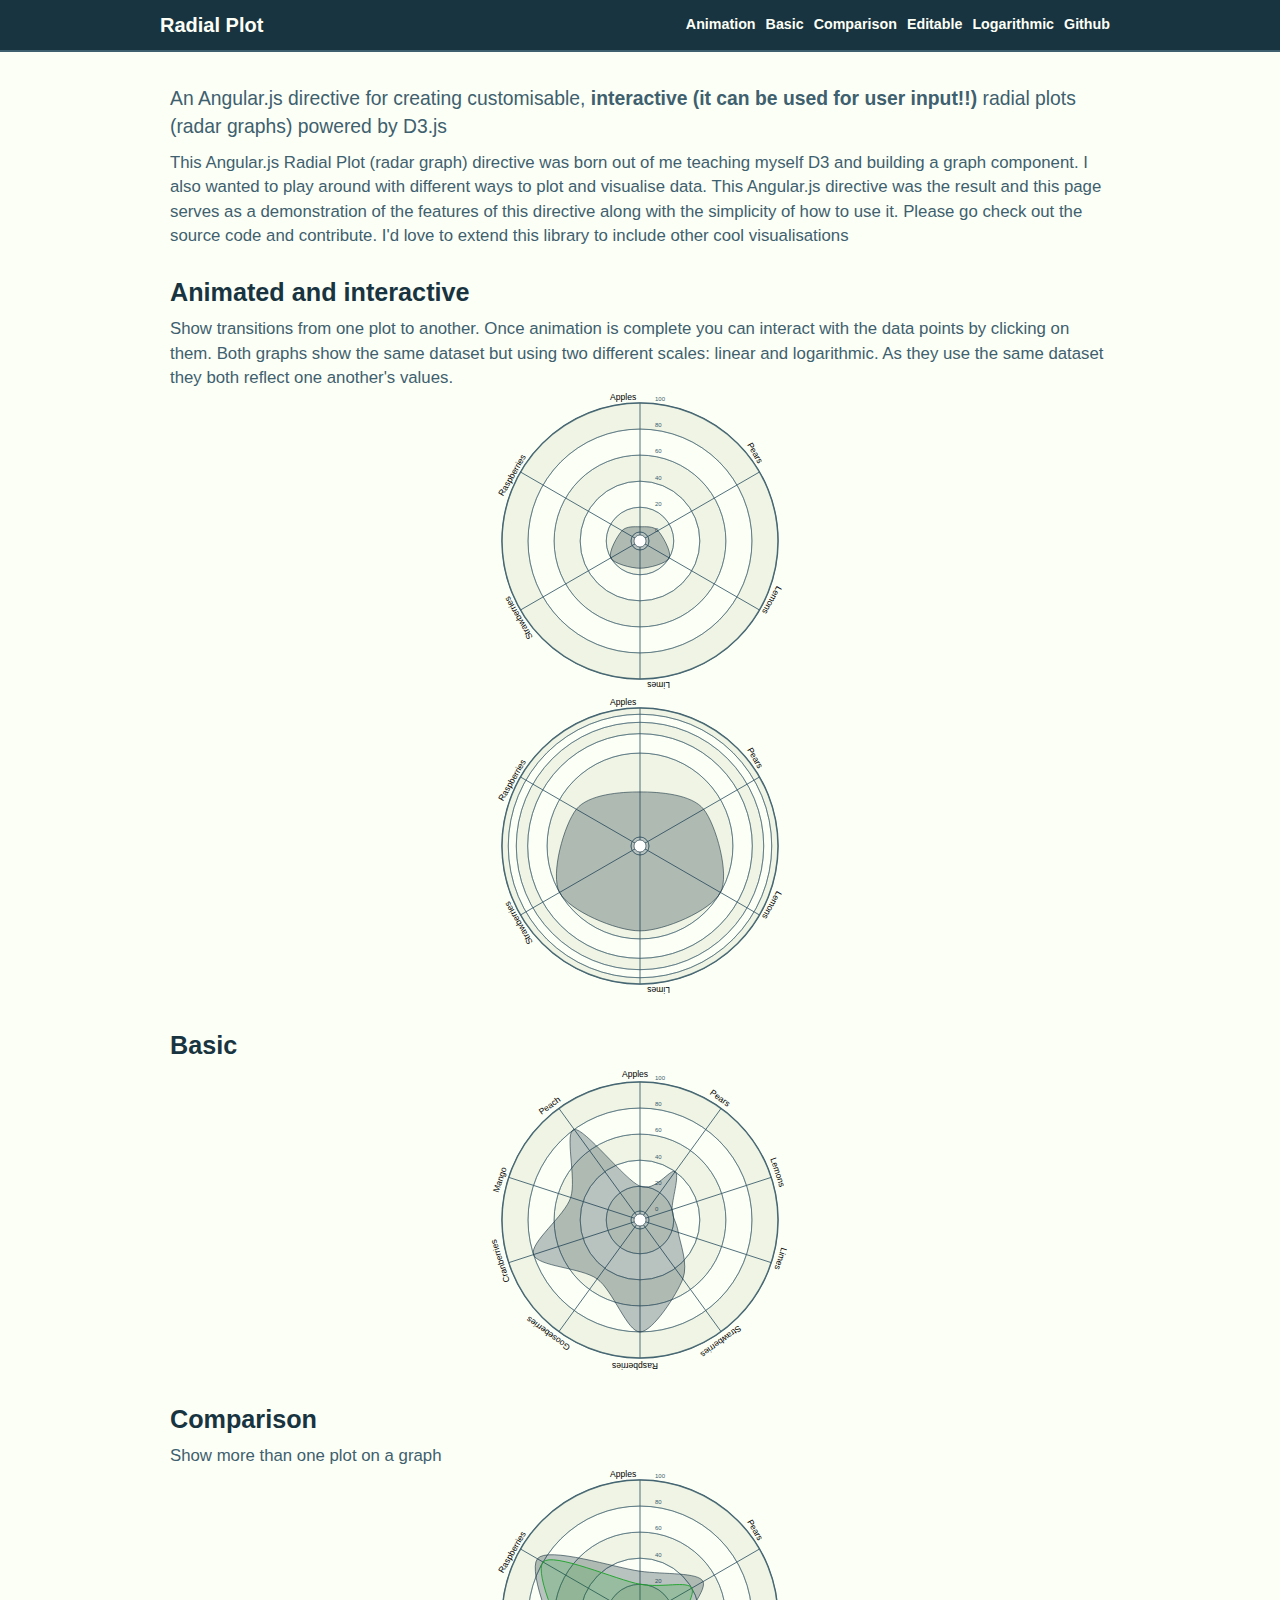
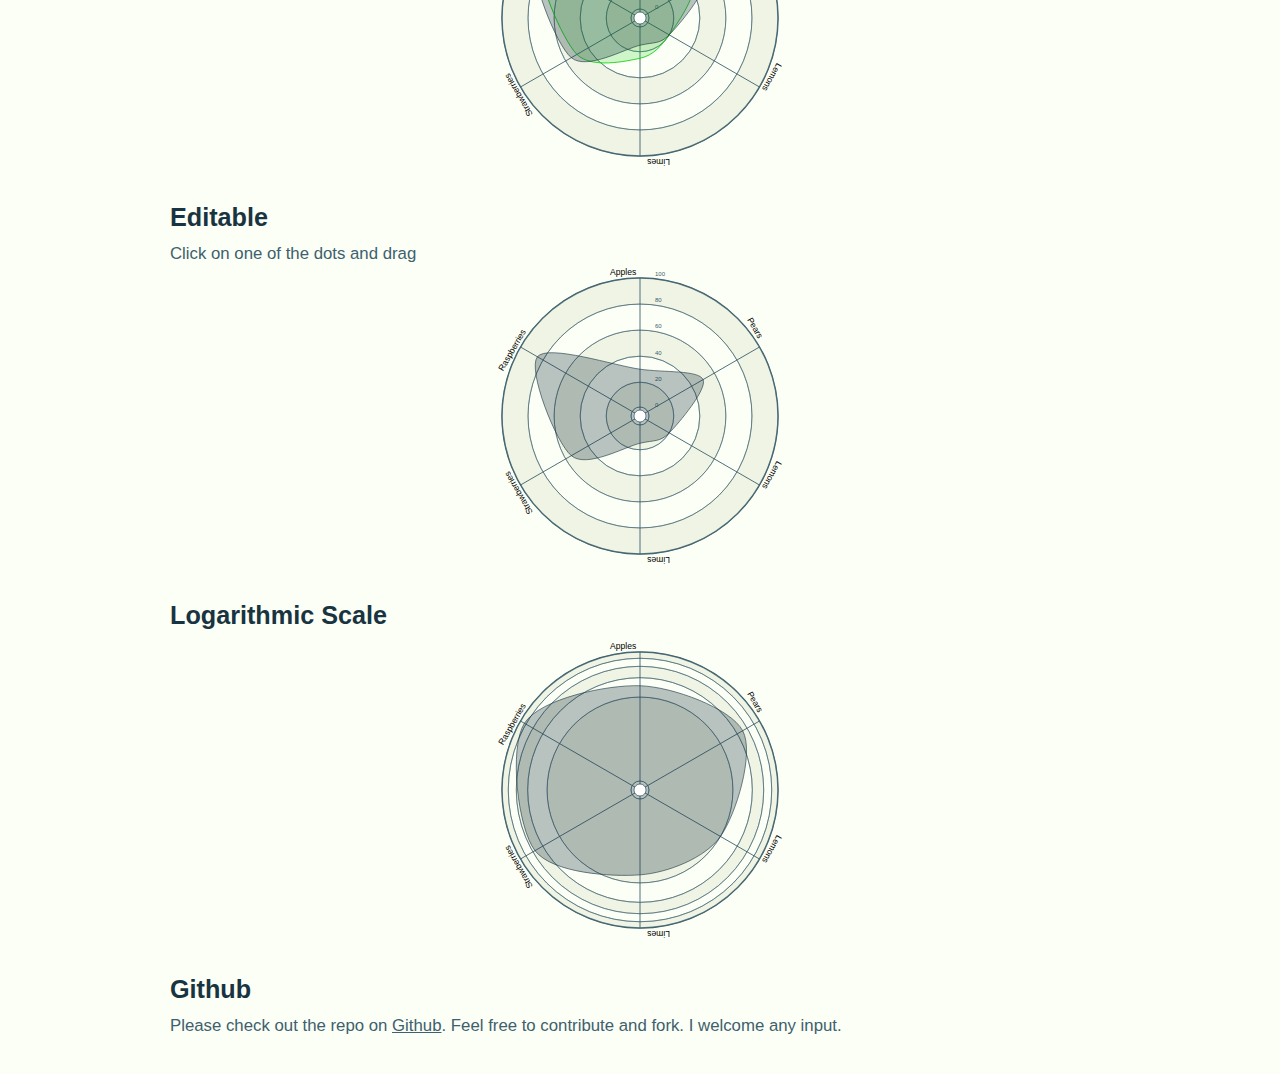
==== index.html @ 1a8e0d2f "Update index.html" ====
<!DOCTYPE html>
<html lang="en" ng-app="radialPlotExampleApp" id="top">
<head>
        <meta charset="utf-8">
        <meta http-equiv="X-UA-Compatible" content="IE=edge,chrome=1">
        <meta name="viewport" content="width=device-width; initial-scale=1; maximum-scale=1">
        <title>Angular Directive - Radial Plot</title>
        <meta name="description" content="An Angular.js directive for creating customisable, interactive radial plots/radar graphs powered by D3.js">
        <base href=".."></base>
        <link rel="stylesheet" href="css/app.css" type="text/css">
        <link rel="stylesheet" href="css/radialplot.css" type="text/css">
        <!--[if IE]> <script src="http://html5shiv.googlecode.com/svn/trunk/html5.js"></script><![endif]-->
</head>
<body ng-controller="radialPlotCtrl">
        <header>
                <div class="container">
                        <a href="#" id="logo">Radial Plot</a>
                        <nav>
                                <a href="#" id="menu-icon">M</a>
                                <ul>
                                        
                                        <li><a href="#animation">Animation</a></li>
                                        <li><a href="#basic">Basic</a></li>
                                        <li><a href="#comparison">Comparison</a></li>
                                        <li><a href="#editable">Editable</a></li>
                                        <li><a href="#logarithmic">Logarithmic</a></li>
                                        <li class="alt"><a href="https://github.com/GordyD/angular-radial-plot">Github</a></li>
                                </ul>
                        </nav>
                </div>
        </header>
        <section class="intro">
        	<p class="lead">An Angular.js directive for creating customisable, <b>interactive (it can be used for user input!!)</b> radial plots (radar graphs) powered by D3.js</p>
                <p>This Angular.js Radial Plot (radar graph) directive was born out of me teaching myself D3 and building a graph component. I also wanted to play around with different ways to plot and visualise data. This Angular.js directive was the result and this page serves as a demonstration of the features of this directive along with the simplicity of how to use it. Please go check out the source code and contribute. I'd love to extend this library to include other cool visualisations</p>
        </section>
        <section class="plot">
                <h2 id="animation">Animated and interactive</h2>
                <p>Show transitions from one plot to another. Once animation is complete you can interact with the data points by clicking on them. Both graphs show
                the same dataset but using two different scales: linear and logarithmic. As they use the same dataset they both reflect one another's values.
                </p>
                <radial-plot dsn="dataset_a" point-radius="1.2" editable="true" labelled="true" free="true" animate="true" play="others"></radial-plot>
                <radial-plot dsn="dataset_a" point-radius="1.2" scale="log" editable="true" labelled="true" free="true" animate="true" play="others"></radial-plot>
        </section>
        <section class="plot">
                <h2 id="basic">Basic</h2>
                <radial-plot dsn="dataset_c" point-radius="1.2" labelled="true" free="true"></radial-plot>
        </section>
        <section class="plot">
                <h2 id="comparison">Comparison</h2>
                <p>Show more than one plot on a graph</p>
                <radial-plot dsn="dataset_a" point-radius="1.2" labelled="true" free="true" compare="dataset_b"></radial-plot>
        </section>
        <section class="plot">
                <h2 id="editable">Editable</h2>
                <p>Click on one of the dots and drag</p>
                <radial-plot dsn="dataset_a" point-radius="1.2" editable="true" labelled="true" free="true"></radial-plot>
        </section>
        <section class="plot">
                <h2 id="logarithmic">Logarithmic Scale</h2>
                <radial-plot dsn="dataset_a" point-radius="1.2" scale="log" editable="true" labelled="true" free="true"></radial-plot>
        </section>
        <section class="plot footer">
                <h2>Github</h2>
                <p>Please check out the repo on <a href="https://github.com/GordyD/angular-radial-plot">Github<a/>. Feel free to contribute and fork. I welcome any input.
        </section>
        <script>
  	(function(i,s,o,g,r,a,m){i['GoogleAnalyticsObject']=r;i[r]=i[r]||function(){
  	(i[r].q=i[r].q||[]).push(arguments)},i[r].l=1*new Date();a=s.createElement(o),
  	m=s.getElementsByTagName(o)[0];a.async=1;a.src=g;m.parentNode.insertBefore(a,m)
  	})(window,document,'script','//www.google-analytics.com/analytics.js','ga');

	ga('create', 'UA-50383385-1', 'gordyd.github.io');
  	ga('send', 'pageview');
	</script>
        <script type="text/javascript" src="js/angular.min.js"></script>
        <script type="text/javascript" src="js/d3.min.js"></script>      
        <script type="text/javascript" src="js/radialplot.js"></script>        
        <script>
                var app = angular.module('radialPlotExampleApp', ['ui.radialplot']);
                app.controller('radialPlotCtrl', function($scope) {
                        $scope.dataset_a =  [ 
                                { id: 0 , name: "Apples" , value: 30 },
                                { id: 1 , name: "Pears" , value: 50 },
                                { id: 2 , name: "Lemons" , value: 20 },
                                { id: 3 , name: "Limes" , value: 15 },
                                { id: 4 , name: "Strawberries" , value: 55 },
                                { id: 5 , name: "Raspberries" , value: 85 }
                        ];

                        $scope.dataset_b =  [ 
                                { id: 0 , name: "Apples" , value: 20 },
                                { id: 1 , name: "Pears" , value: 40 },
                                { id: 2 , name: "Lemons" , value: 20 },
                                { id: 3 , name: "Limes" , value: 25 },
                                { id: 4 , name: "Strawberries" , value: 50 },
                                { id: 5 , name: "Raspberries" , value: 80 }
                        ];

                        $scope.dataset_c =  [ 
                                { id: 0 , name: "Apples" , value: 20 },
                                { id: 1 , name: "Pears" , value: 40 },
                                { id: 2 , name: "Lemons" , value: 20 },
                                { id: 3 , name: "Limes" , value: 25 },
                                { id: 4 , name: "Strawberries" , value: 50 },
                                { id: 5 , name: "Raspberries" , value: 80 },
                                { id: 6 , name: "Gooseberries" , value: 50 },
                                { id: 7 , name: "Cranberries" , value: 80 },
                                { id: 8 , name: "Mango" , value: 50 },
                                { id: 9 , name: "Peach" , value: 80 },
                        ];

                        $scope.others =  [
                                [ 
                                        { id: 0 , name: "Apples" , value: 5 },
                                        { id: 1 , name: "Pears" , value: 10 },
                                        { id: 2 , name: "Lemons" , value: 20 },
                                        { id: 3 , name: "Limes" , value: 15 },
                                        { id: 4 , name: "Strawberries" , value: 20 },
                                        { id: 5 , name: "Raspberries" , value: 10 }
                                ],
                                [ 
                                        { id: 0 , name: "Apples" , value: 10 },
                                        { id: 1 , name: "Pears" , value: 70 },
                                        { id: 2 , name: "Lemons" , value: 10 },
                                        { id: 3 , name: "Limes" , value: 35 },
                                        { id: 4 , name: "Strawberries" , value: 50 },
                                        { id: 5 , name: "Raspberries" , value: 60 }
                                ],
                                [ 
                                        { id: 0 , name: "Apples" , value: 20 },
                                        { id: 1 , name: "Pears" , value: 40 },
                                        { id: 2 , name: "Lemons" , value: 70 },
                                        { id: 3 , name: "Limes" , value: 25 },
                                        { id: 4 , name: "Strawberries" , value: 50 },
                                        { id: 5 , name: "Raspberries" , value: 80 }
                                ],
                                [ 
                                        { id: 0 , name: "Apples" , value: 25 },
                                        { id: 1 , name: "Pears" , value: 30 },
                                        { id: 2 , name: "Lemons" , value: 20 },
                                        { id: 3 , name: "Limes" , value: 65 },
                                        { id: 4 , name: "Strawberries" , value: 25 },
                                        { id: 5 , name: "Raspberries" , value: 80 }
                                ],
                        ];
                });
        </script>
</body>
</html>
---- css/app.css ----
/*RESET*/
html, body, div, span, applet, object, iframe, h1, h2, h3, h4, h5, h6, p, blockquote, pre, a, abbr, acronym, address, big, cite, code, del, dfn, em, font, img, ins, kbd, q, s, samp, small, strike, strong, sub, sup, tt, var, b, u, i, center, dl, dt, dd, ol, ul, li, fieldset, form, label, legend, table, caption, tbody, tfoot, thead, tr, th, td {margin:0; padding:0; border:0; outline:0; font-size:100%; vertical-align:baseline; background:transparent;} body {line-height: 1;}ol, ul{list-style:none;} blockquote, q{quotes:none;} blockquote:before, blockquote:after, q:before, q:after{content:'';content:none;} :focus{outline:0;} ins{text-decoration:none;} del{text-decoration:line-through;} table{border-collapse:collapse; border-spacing:0;}

/*MAIN*/
body { 
  font-size: 1.05em;
  line-height: 1.25em;
  font-family: Helvetica Neue, Helvetica, Arial;
  background: #FCFFF5;
  color: #3E606F;
  padding-top: 50px;
}

header a {
  color: #FCFFF5;
  text-decoration: none;
  font-weight: bold;
}

header a.alt {
  color: #D1DBBD;
}

a, a:hover {
  color: #3E606F;
}

img {
  width: 100%;
}

header {
  background: #193441;
  width: 100%;
  height: 50px;
  position: fixed;
  top: 0;
  left: 0;
  border-bottom: 2px solid #3E606F;
  z-index: 100;
}

header .container {
  max-width: 980px;
  position: relative;
  margin: 0px auto;
}

#logo{
  margin: 15px;
  margin-left: 10px;
  float: left;
  width: 120px;
  height: 20px;
  display: block;
  font-size: 20px;
}

nav {
  float: right;
  padding: 10px; 
  padding-top:14px;
}

#menu-icon {
  display: none;
  width: 22px;
  height: 22px;
  text-align: center;
  background-color: #FCFFF5;
  font-weight: bold;
  text-align: center;
  font-size: 22px;
  color: #193441;
}

a:hover#menu-icon {
  background-color: #D1DBBD;
}

ul {
  list-style: none;
}

li {
  display: inline-block;
  float: left;
  padding-right: 10px;
  font-size: 0.85em;
}

.current {
  color: #91AA9D;
}

section {
  margin: 10px auto 0px;
  max-width: 940px;
  position: relative;
  padding: 10px 20px 10px 20px;
}

.intro {
  margin-top: 25px;
}

.footer {
  margin-bottom: 25px;
}

h1 {
  font-size: 2em;
  color: #193441;
  line-height: 1.15em;
  margin: 10px 0 ;
}

h2 {
  font-size: 1.5em;
  color: #193441;
  line-height: 1.15em;
  margin: 0 0 10px 0;
}

p {
  line-height: 1.45em;
}

p.lead {
  font-size: 1.15em;
  margin-bottom: 10px;
}

/*MEDIA QUERY*/
@media only screen and (max-width : 640px) {

  header {
    position: absolute;
  }

  #menu-icon {
    display:inline-block;
  }

  nav ul, nav:active ul { 
    display: none;
    position: absolute;
    padding: 10px;
    background: #FCFFF5;
    border: 2px solid #193441;
    right: 10px;
    top: 40px;
    width: 200px;
  }

  nav ul li a {
    color: #193441;
  }

  nav li {
    text-align: left;
    width: 100%;
    padding: 10px 0;
    margin: 0;
  }

  nav:hover ul {
    display: block;
  }
}
---- css/radialplot.css ----
/** Radial Plot Styling */
.centre {
    fill: white;
    stroke: #193441;
    stroke-width: 0.2;
}

.area {
  fill: #193441;
  fill-opacity: 0.3;
  stroke: #193441;
  stroke-width: 0.2;
}

.compare-area {
  fill: #19D119;
  fill-opacity: 0.2;
  stroke: #19D119;
  stroke-width: 0.3;
}

.area-invalid {
  fill: #FF0000;
  fill-opacity: 0.3;
  stroke: #FF0000;
  stroke-width: 0.2;
}

.invalid {
  color: #FF0000;
}

.point {
  fill: #193441;
}

.point-invalid {
  fill: #FF0000;
}

.axis {
  stroke: #3E606F;
  stroke-width: 0.3;
}

.increment-label {
    font-family: "Verdana", sans-serif;
    font-size: 2px;
    fill: #3E606F;
}

.increment-a,.increment-a-outer {
    fill: #FCFFF5;
    fill-opacity: 0.3;
    stroke: #3E606F;
    stroke-width: 0.2;
}

.increment-b, .increment-b-outer {
    fill: #D1DBBD;
    fill-opacity: 0.3;
    stroke: #3E606F;
    stroke-width: 0.2;
}

.increment-a-outer, .increment-b-outer {
    stroke-width: 0.5;
    stroke: #3E606F;
    fill: none;
}

.label {
    font-family: "Verdana", sans-serif;
    font-size: 0.17em;
    fill: black;
}

.tooltip-text {
    font-family: "Verdana", sans-serif;
    font-size: 0.21em;
    font-weight: bold;
    fill: black;
}

.tooltip-box {
    fill: #3E606F;
    fill-opacity: 0.6;
    stroke: #3E606F;
    stroke-width: 0.2;
}

.plot svg {
  width: 100%;
}

.plot svg {
  height: 300px;
}
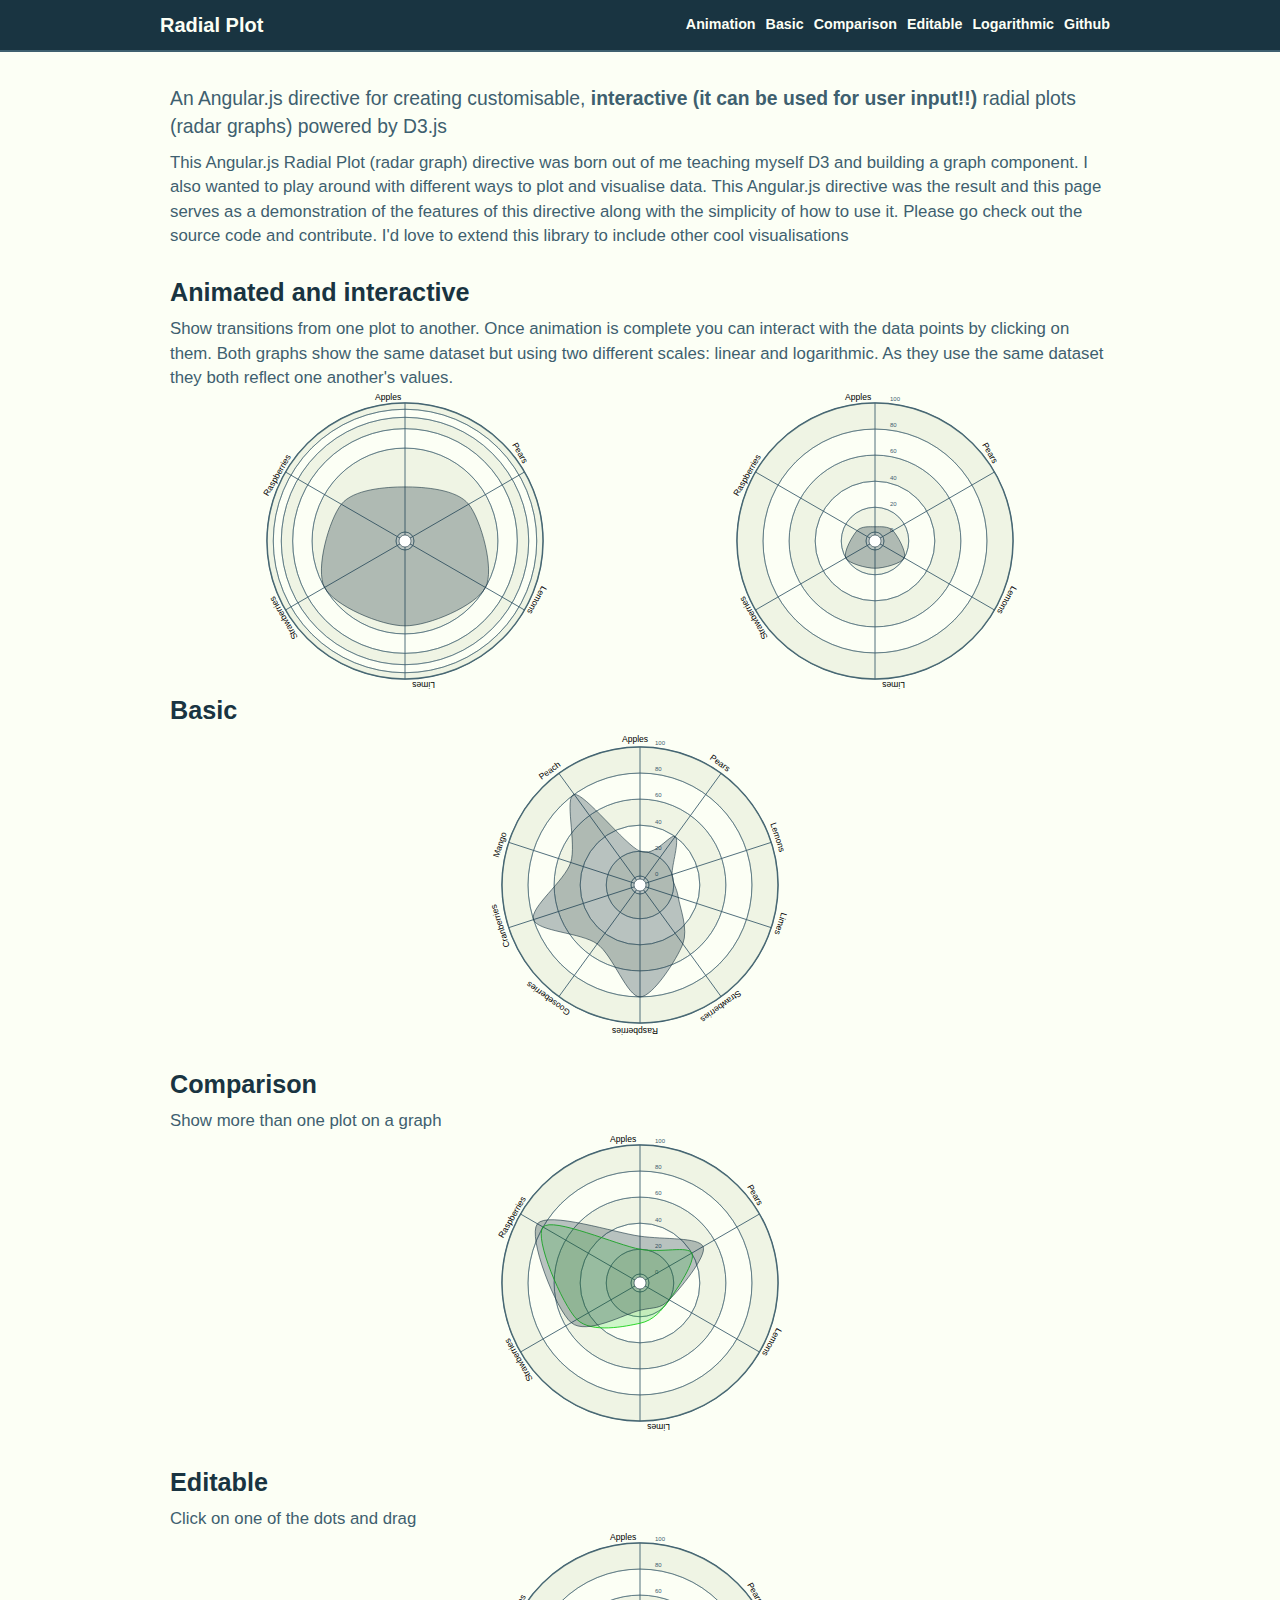
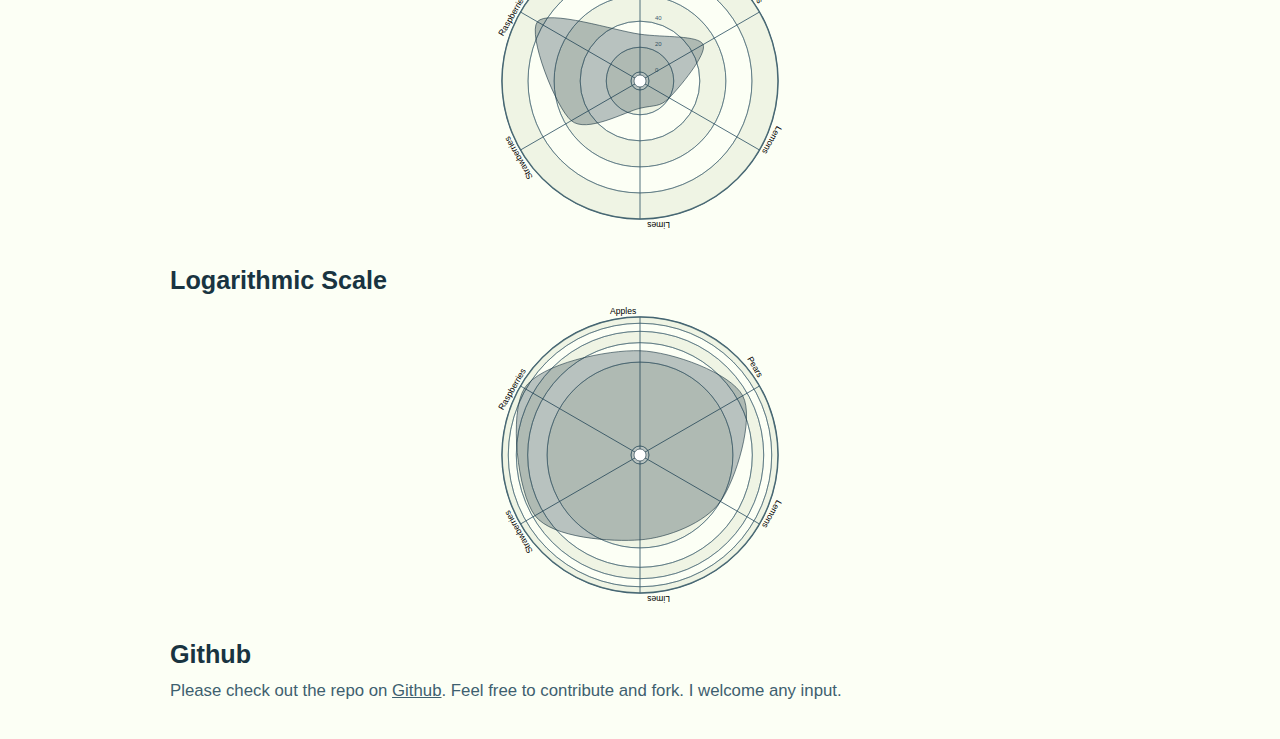
==== commit e37078ea: "Update index.html" ====
--- a/index.html
+++ b/index.html
@@ -38,8 +38,12 @@
                 <p>Show transitions from one plot to another. Once animation is complete you can interact with the data points by clicking on them. Both graphs show
                 the same dataset but using two different scales: linear and logarithmic. As they use the same dataset they both reflect one another's values.
                 </p>
-                <radial-plot dsn="dataset_a" point-radius="1.2" editable="true" labelled="true" free="true" animate="true" play="others"></radial-plot>
-                <radial-plot dsn="dataset_a" point-radius="1.2" scale="log" editable="true" labelled="true" free="true" animate="true" play="others"></radial-plot>
+                <div class="half-plot">
+                        <radial-plot dsn="dataset_a" point-radius="1.2" scale="log" editable="true" labelled="true" free="true" animate="true" play="others"></radial-plot>
+                </div>
+                <div class="half-plot">
+                        <radial-plot dsn="dataset_a" point-radius="1.2" editable="true" labelled="true" free="true" animate="true" play="others"></radial-plot>
+                </div>
         </section>
         <section class="plot">
                 <h2 id="basic">Basic</h2>
--- a/css/radialplot.css
+++ b/css/radialplot.css
@@ -93,6 +93,11 @@
   width: 100%;
 }
 
+.half-plot {
+  width: 50%;
+  float: left;
+}
+
 .plot svg {
   height: 300px;
-}+}
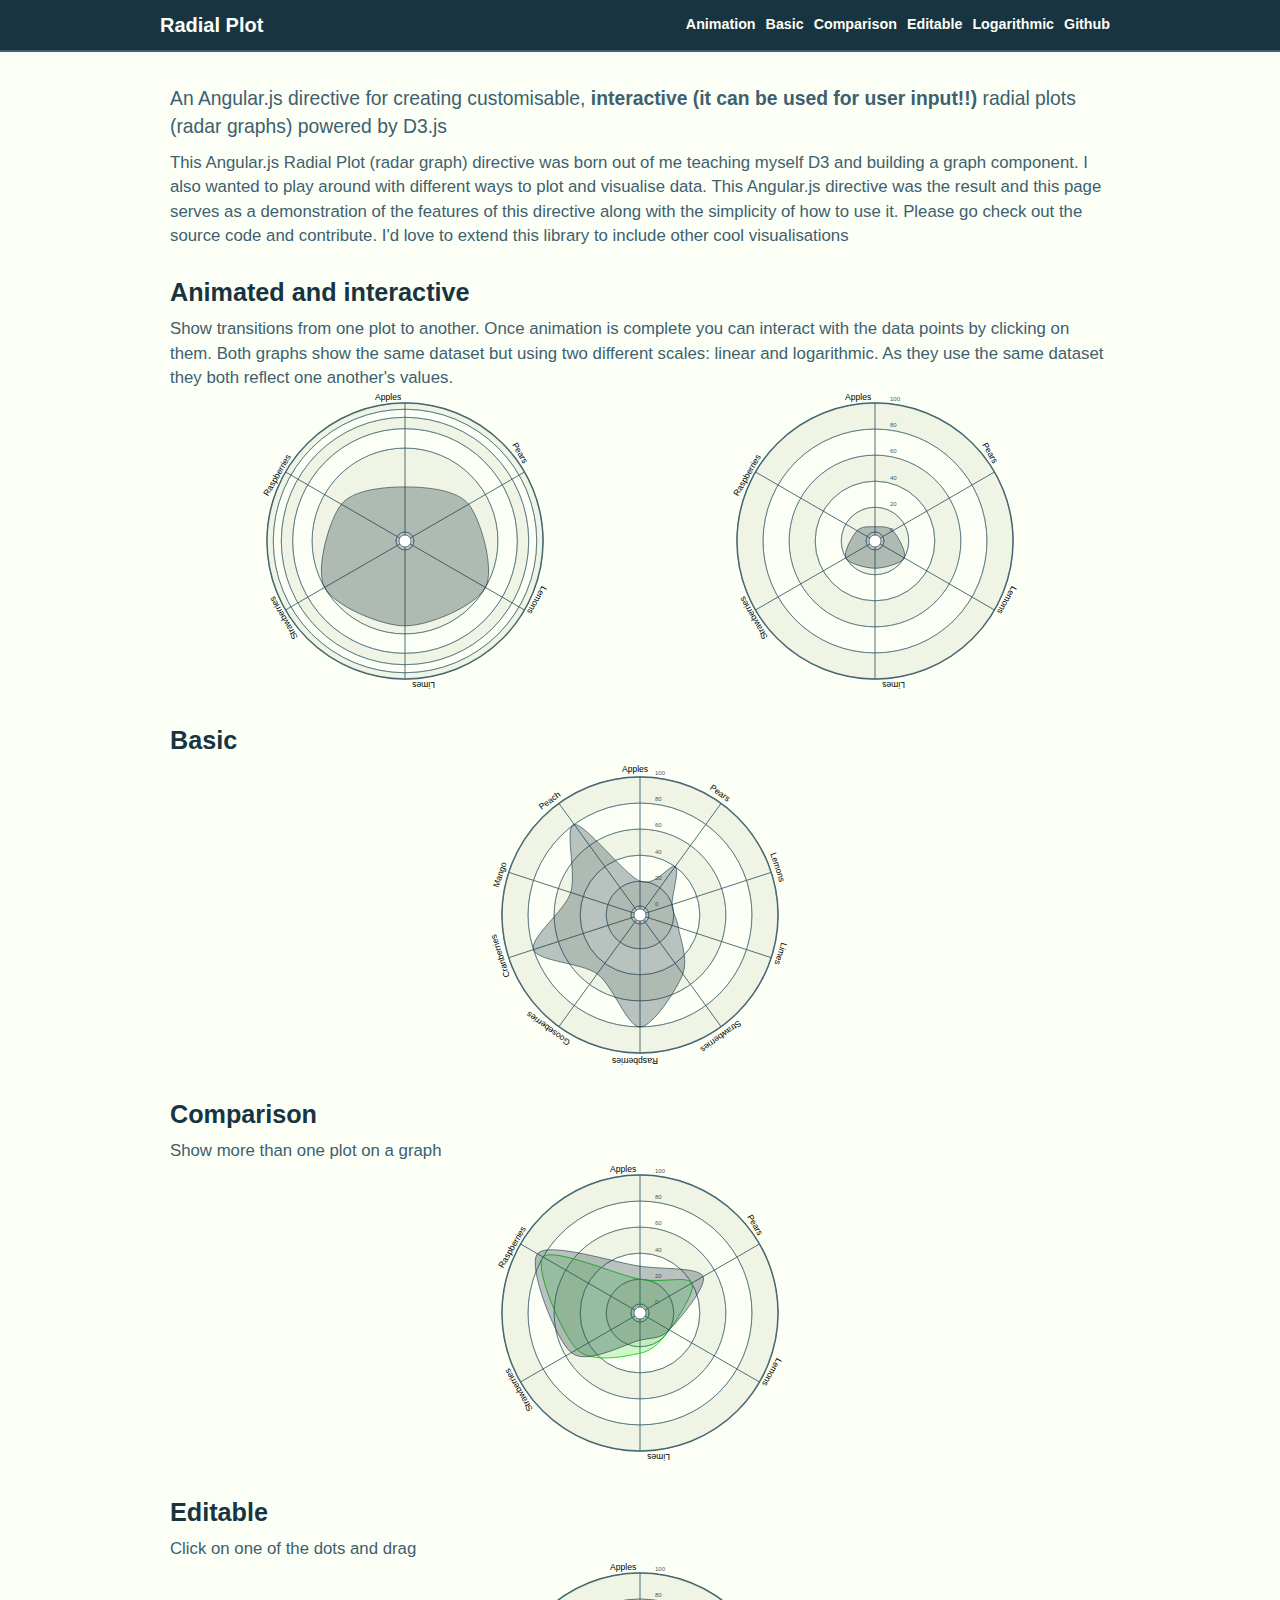
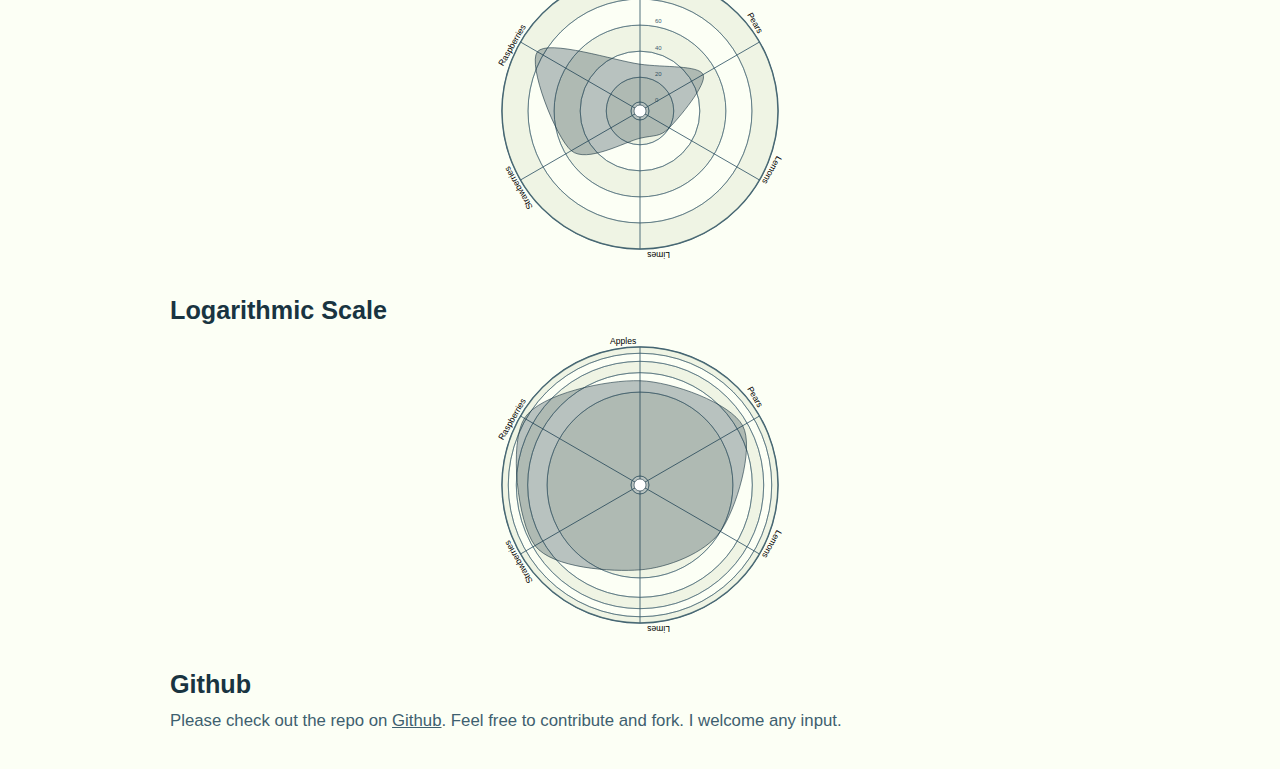
==== commit 37fa4209: "Update index.html" ====
--- a/index.html
+++ b/index.html
@@ -33,7 +33,7 @@
         	<p class="lead">An Angular.js directive for creating customisable, <b>interactive (it can be used for user input!!)</b> radial plots (radar graphs) powered by D3.js</p>
                 <p>This Angular.js Radial Plot (radar graph) directive was born out of me teaching myself D3 and building a graph component. I also wanted to play around with different ways to plot and visualise data. This Angular.js directive was the result and this page serves as a demonstration of the features of this directive along with the simplicity of how to use it. Please go check out the source code and contribute. I'd love to extend this library to include other cool visualisations</p>
         </section>
-        <section class="plot">
+        <section class="plot cf">
                 <h2 id="animation">Animated and interactive</h2>
                 <p>Show transitions from one plot to another. Once animation is complete you can interact with the data points by clicking on them. Both graphs show
                 the same dataset but using two different scales: linear and logarithmic. As they use the same dataset they both reflect one another's values.
--- a/css/app.css
+++ b/css/app.css
@@ -168,3 +168,30 @@
     display: block;
   }
 }
+
+/**
+ * For modern browsers
+ * 1. The space content is one way to avoid an Opera bug when the
+ *    contenteditable attribute is included anywhere else in the document.
+ *    Otherwise it causes space to appear at the top and bottom of elements
+ *    that are clearfixed.
+ * 2. The use of `table` rather than `block` is only necessary if using
+ *    `:before` to contain the top-margins of child elements.
+ */
+.cf:before,
+.cf:after {
+    content: " "; /* 1 */
+    display: table; /* 2 */
+}
+
+.cf:after {
+    clear: both;
+}
+
+/**
+ * For IE 6/7 only
+ * Include this rule to trigger hasLayout and contain floats.
+ */
+.cf {
+    *zoom: 1;
+}
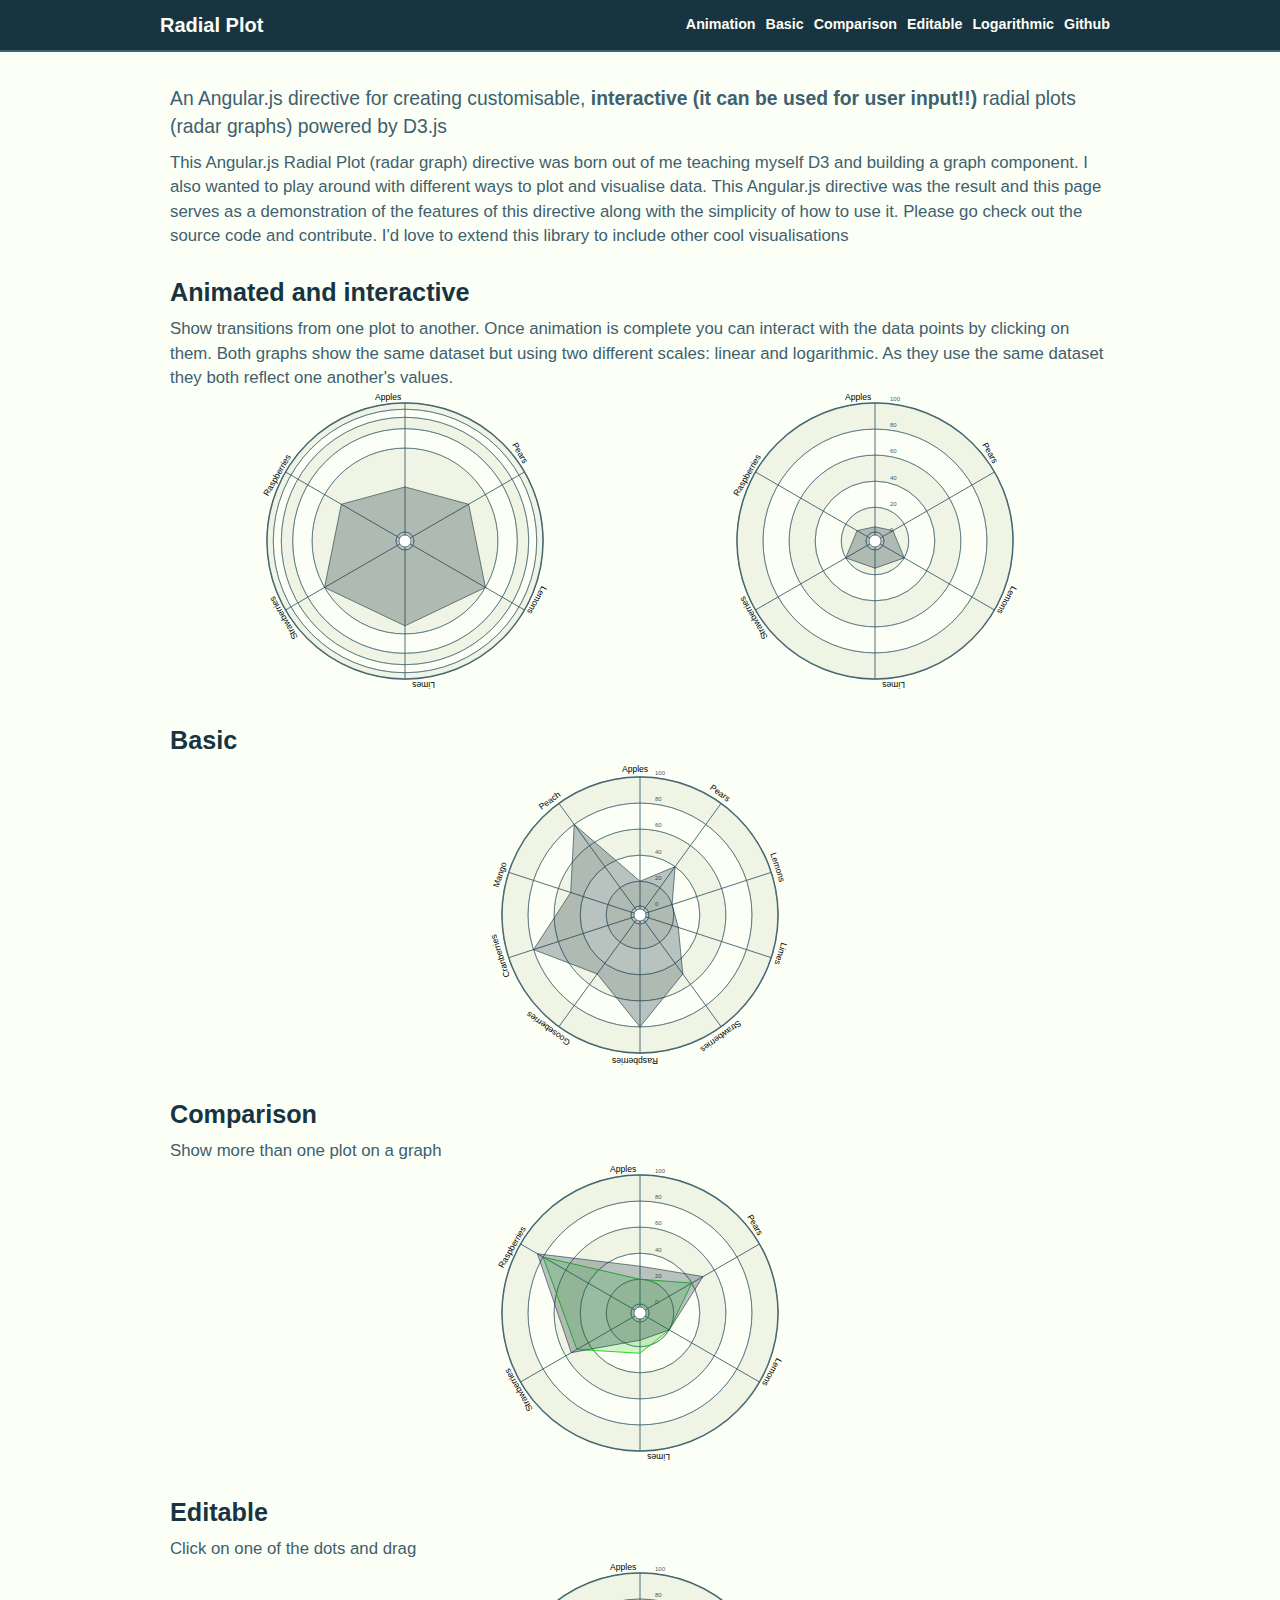
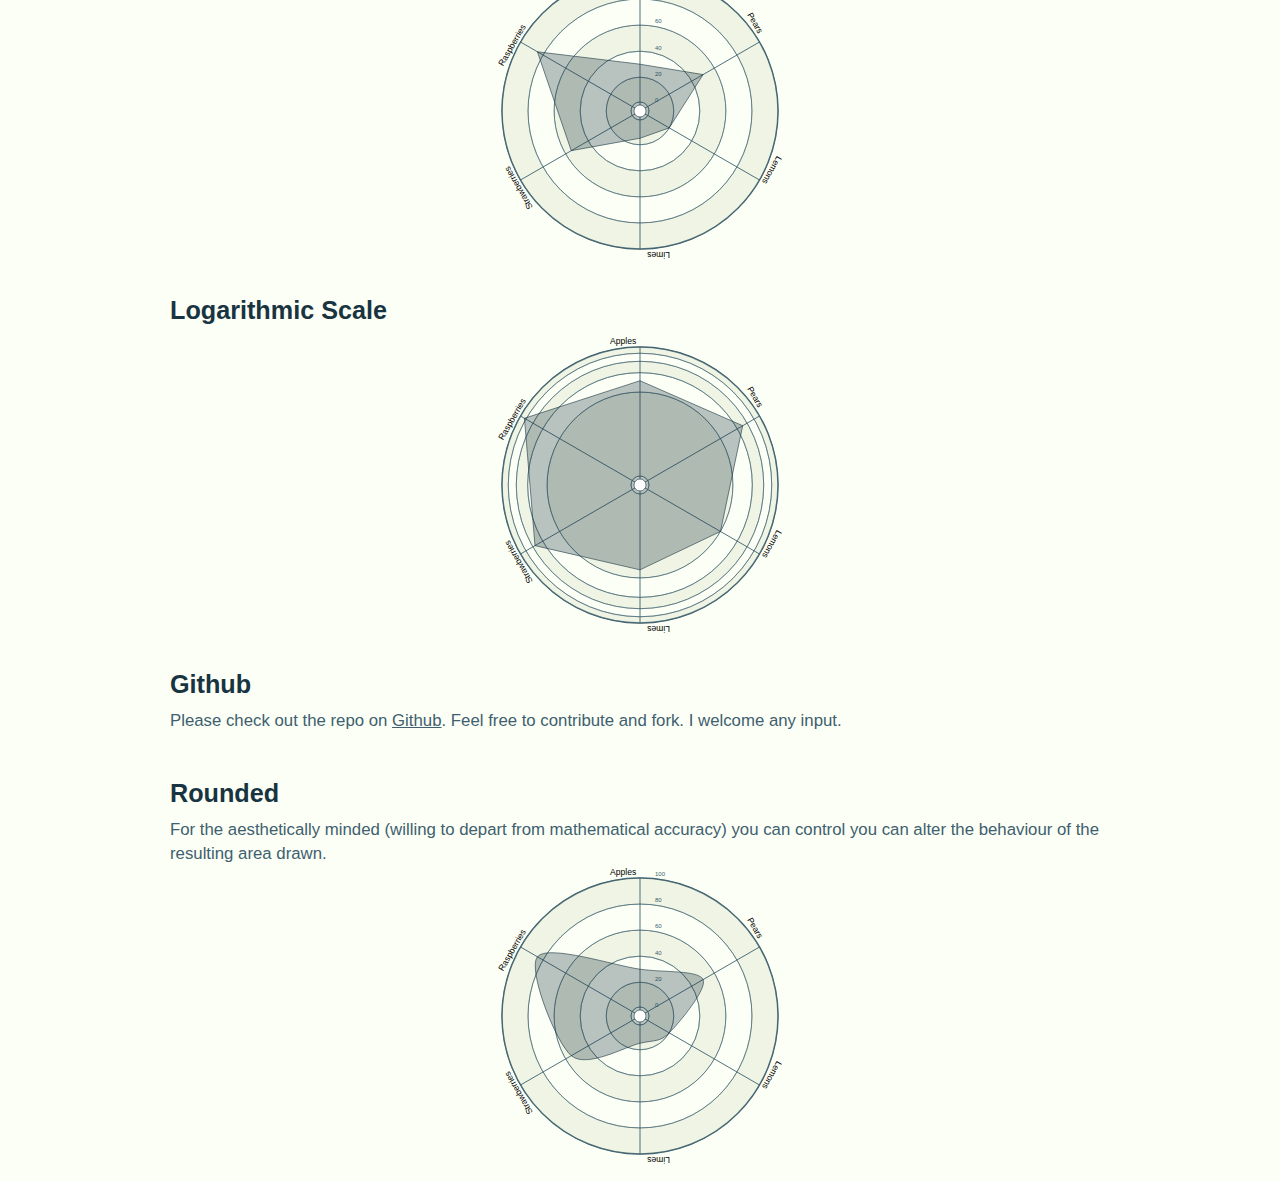
==== commit 9c31fa76: "Update index.html" ====
--- a/index.html
+++ b/index.html
@@ -66,6 +66,11 @@
         <section class="plot footer">
                 <h2>Github</h2>
                 <p>Please check out the repo on <a href="https://github.com/GordyD/angular-radial-plot">Github<a/>. Feel free to contribute and fork. I welcome any input.
+        </section>
+        <section class="plot">
+                <h2 id="editable">Rounded</h2>
+                <p>For the aesthetically minded (willing to depart from mathematical accuracy) you can control you can alter the behaviour of the resulting area drawn.</p>
+                <radial-plot dsn="dataset_a" point-radius="1.2" editable="true" labelled="true" rounded="true" free="true"></radial-plot>
         </section>
         <script>
   	(function(i,s,o,g,r,a,m){i['GoogleAnalyticsObject']=r;i[r]=i[r]||function(){
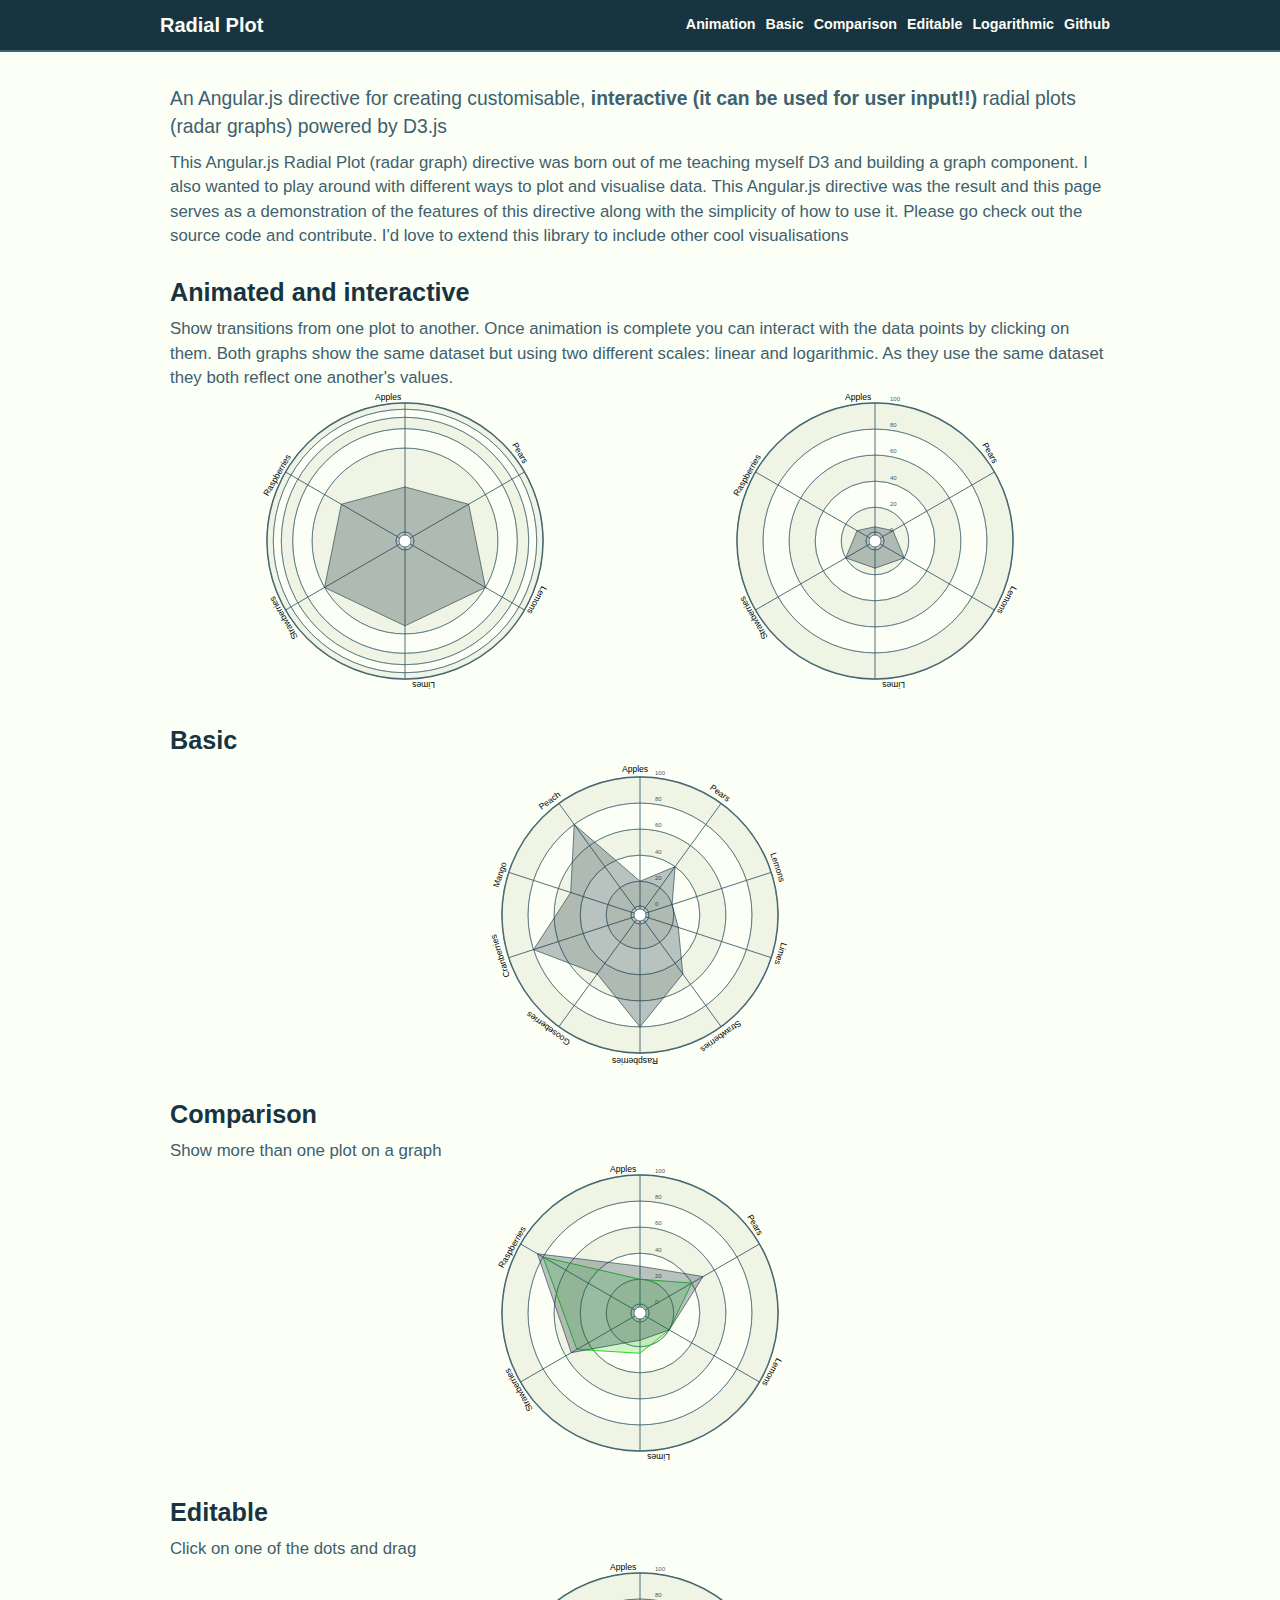
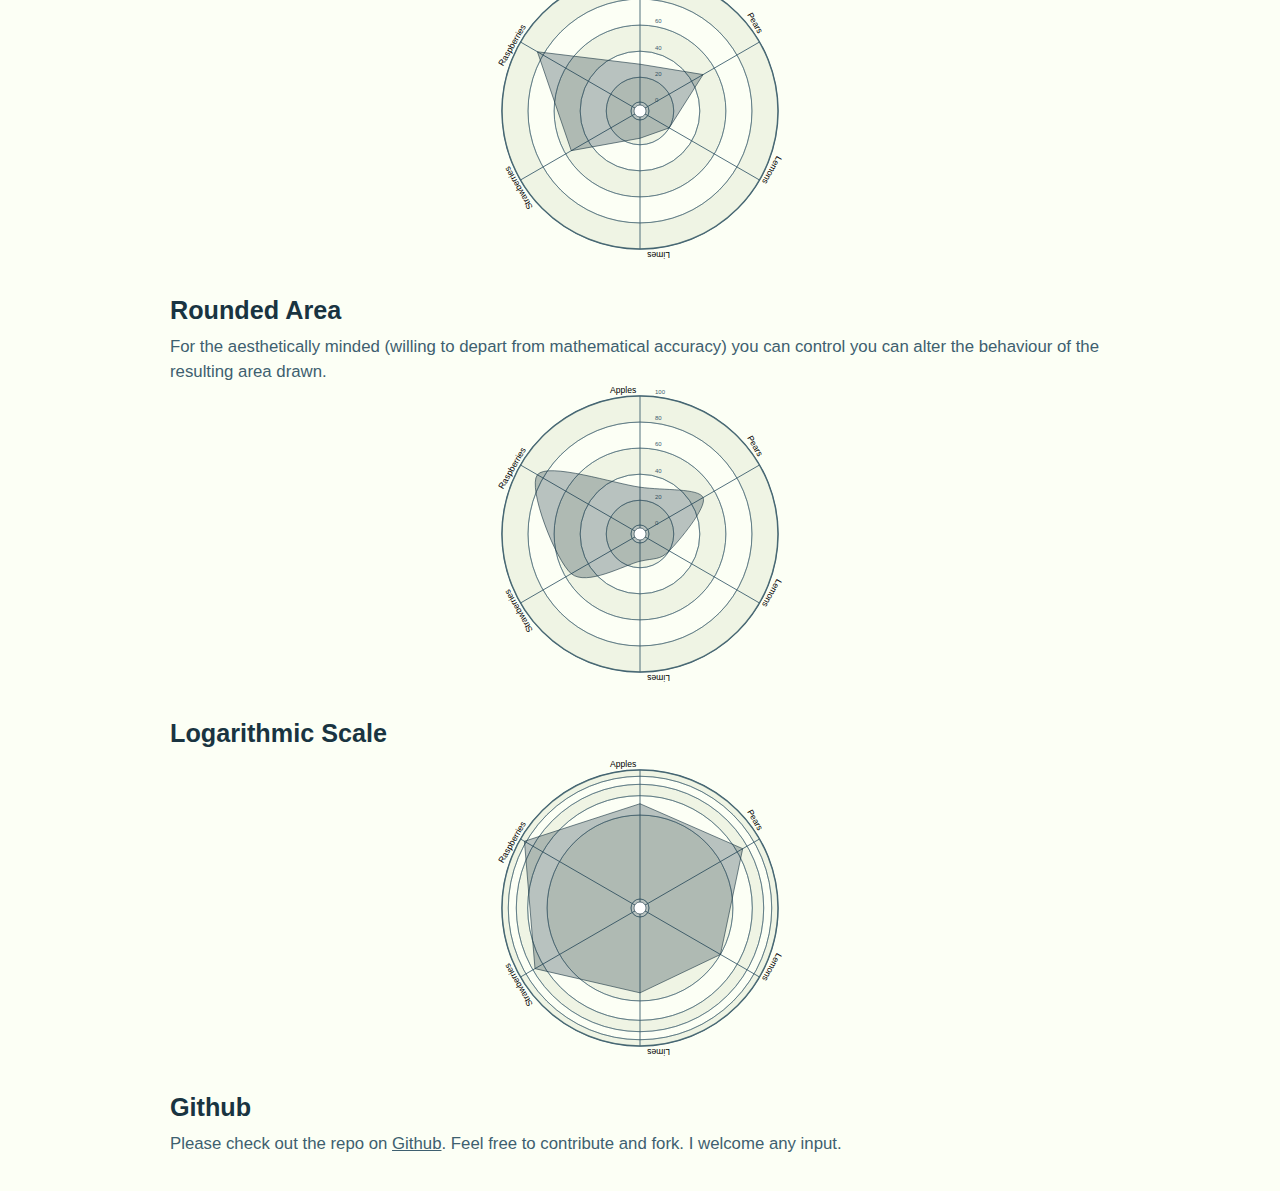
==== commit e5b6606a: "Update index.html" ====
--- a/index.html
+++ b/index.html
@@ -60,17 +60,17 @@
                 <radial-plot dsn="dataset_a" point-radius="1.2" editable="true" labelled="true" free="true"></radial-plot>
         </section>
         <section class="plot">
+                <h2 id="editable">Rounded Area</h2>
+                <p>For the aesthetically minded (willing to depart from mathematical accuracy) you can control you can alter the behaviour of the resulting area drawn.</p>
+                <radial-plot dsn="dataset_a" point-radius="1.2" editable="true" labelled="true" rounded="true" free="true"></radial-plot>
+        </section>
+        <section class="plot">
                 <h2 id="logarithmic">Logarithmic Scale</h2>
                 <radial-plot dsn="dataset_a" point-radius="1.2" scale="log" editable="true" labelled="true" free="true"></radial-plot>
         </section>
         <section class="plot footer">
                 <h2>Github</h2>
                 <p>Please check out the repo on <a href="https://github.com/GordyD/angular-radial-plot">Github<a/>. Feel free to contribute and fork. I welcome any input.
-        </section>
-        <section class="plot">
-                <h2 id="editable">Rounded</h2>
-                <p>For the aesthetically minded (willing to depart from mathematical accuracy) you can control you can alter the behaviour of the resulting area drawn.</p>
-                <radial-plot dsn="dataset_a" point-radius="1.2" editable="true" labelled="true" rounded="true" free="true"></radial-plot>
         </section>
         <script>
   	(function(i,s,o,g,r,a,m){i['GoogleAnalyticsObject']=r;i[r]=i[r]||function(){
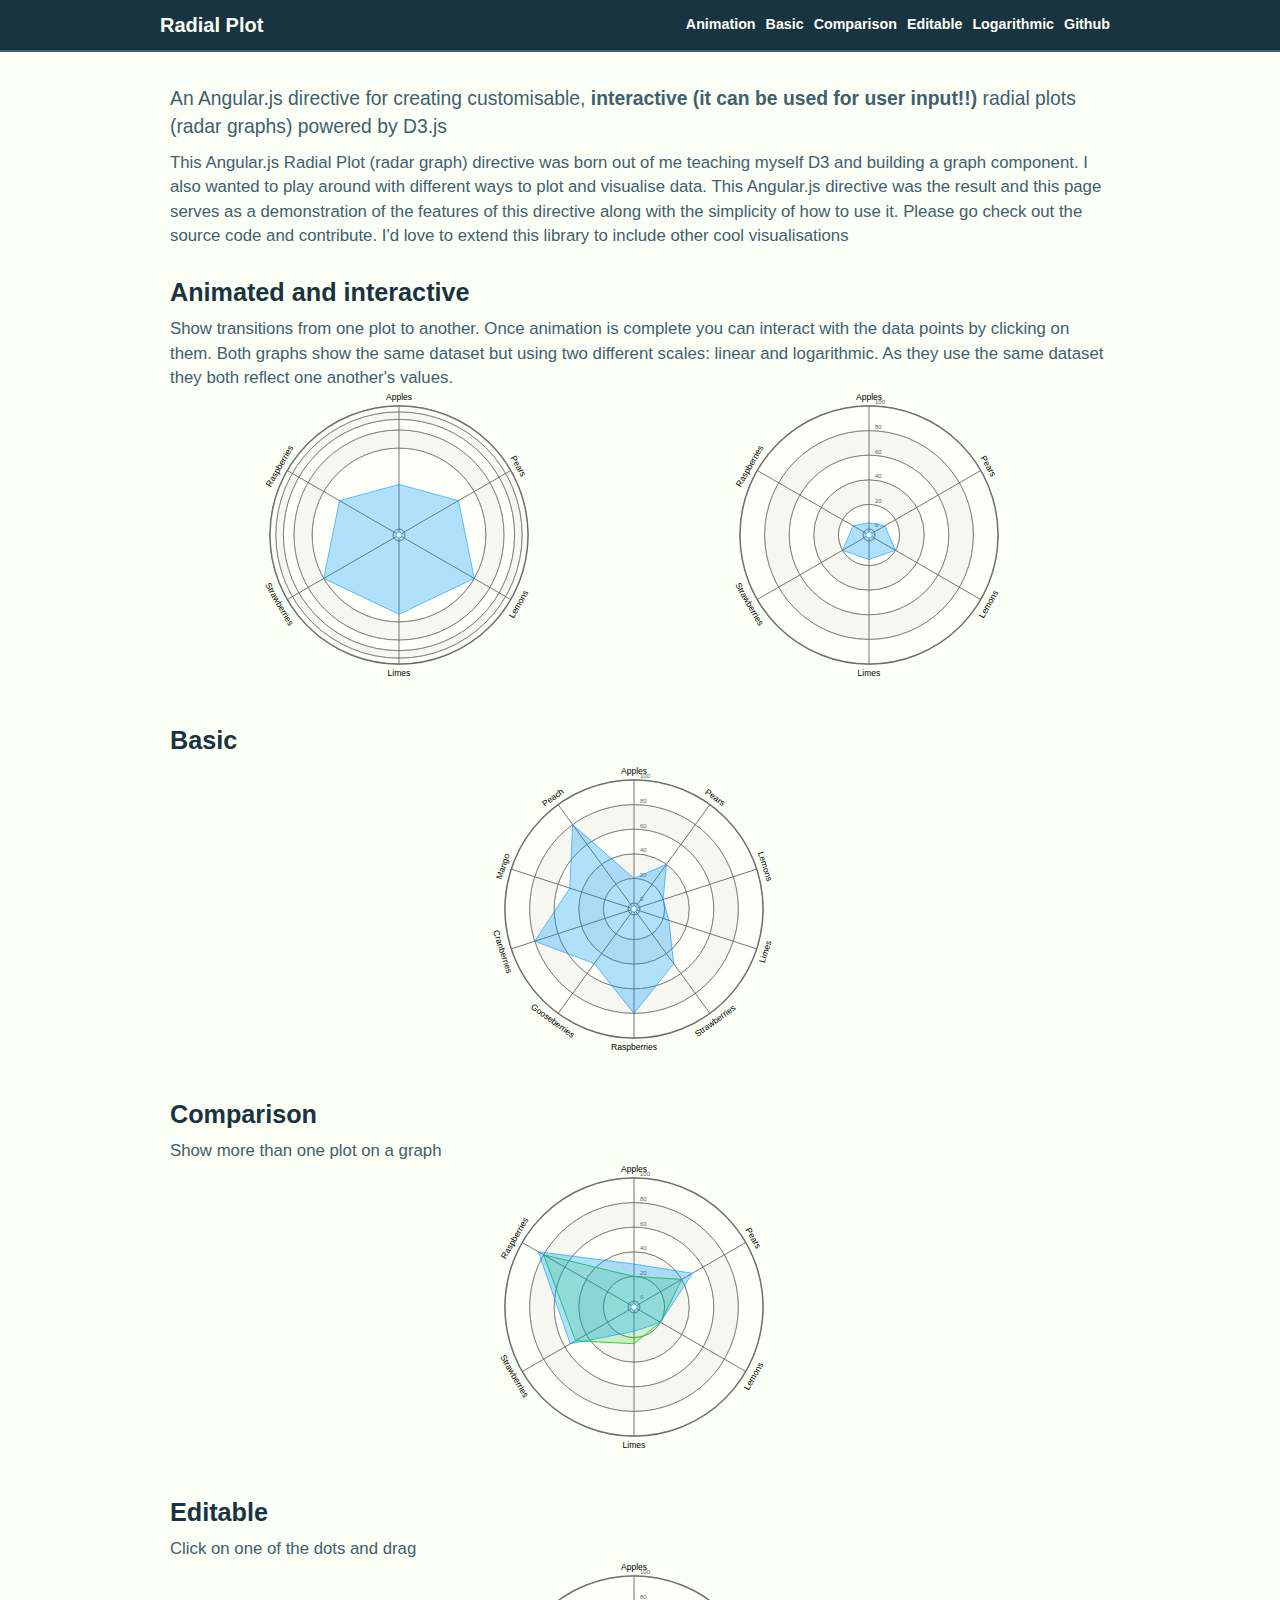
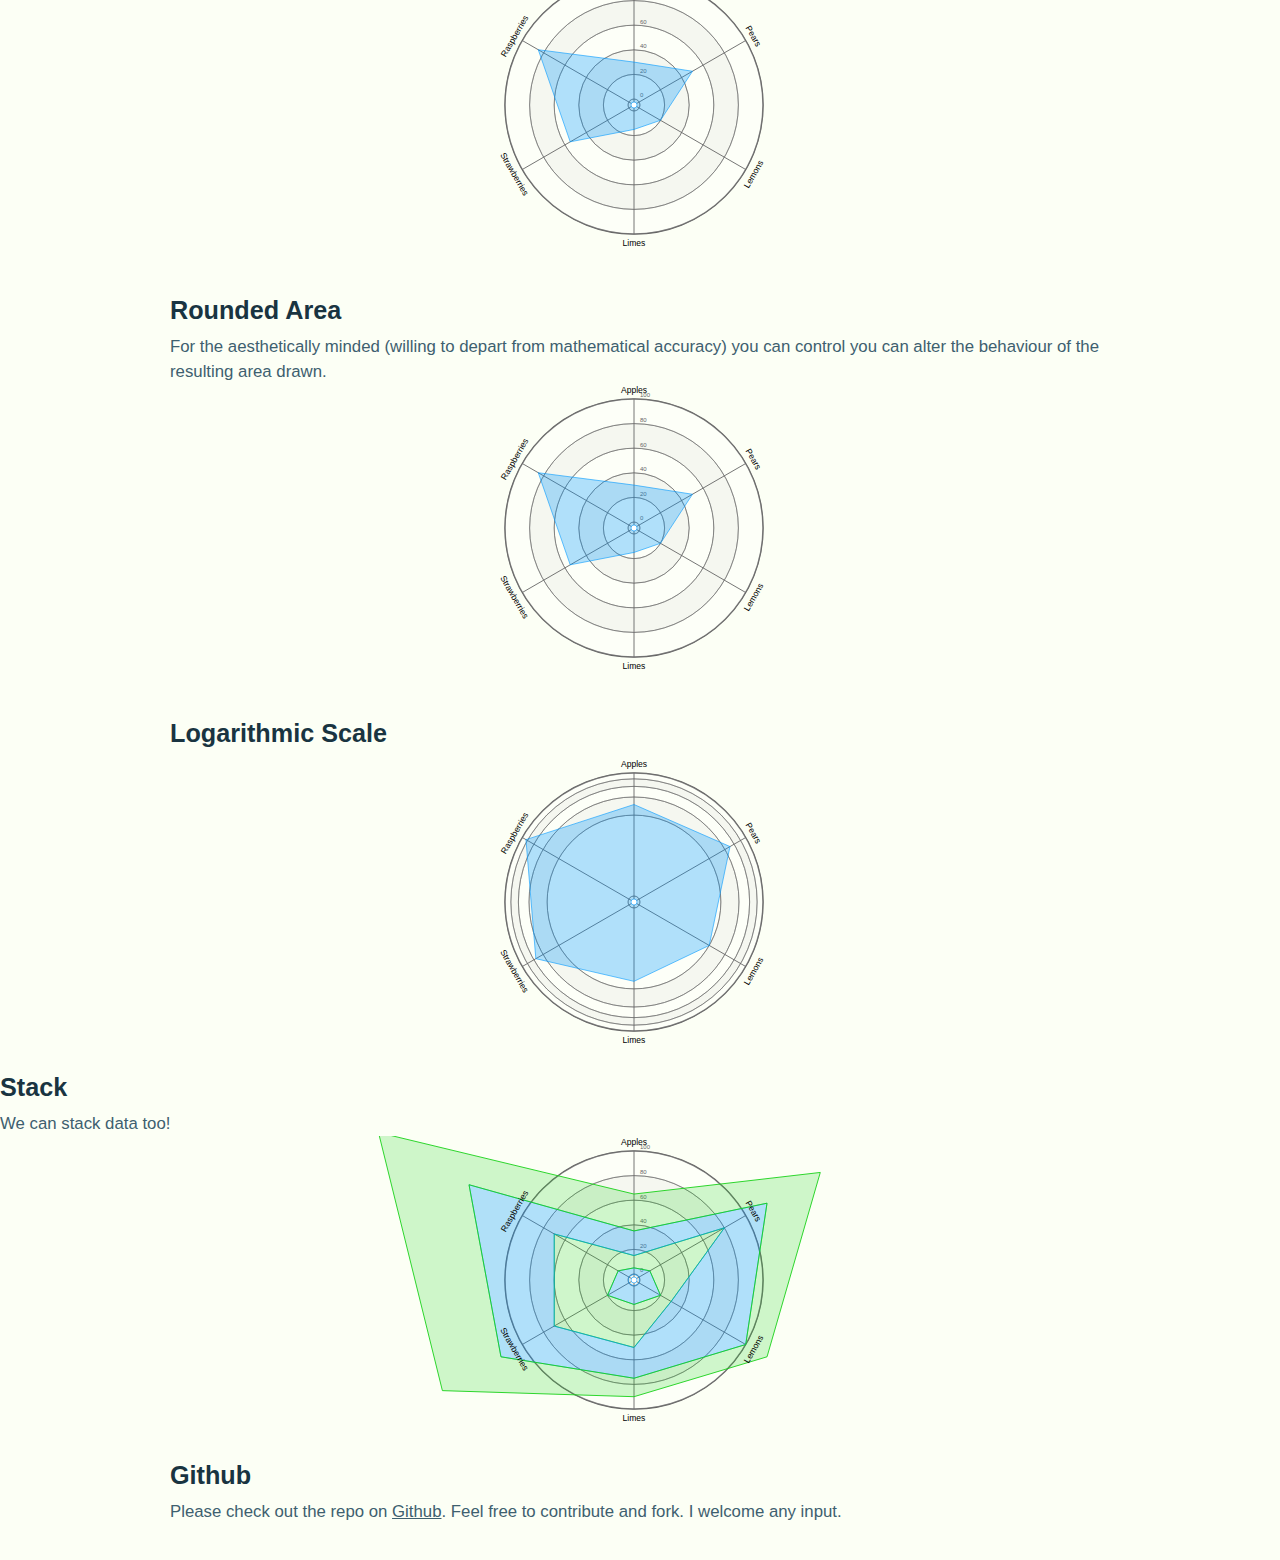
==== commit d3a720b5: "Update index.html" ====
--- a/index.html
+++ b/index.html
@@ -68,6 +68,11 @@
                 <h2 id="logarithmic">Logarithmic Scale</h2>
                 <radial-plot dsn="dataset_a" point-radius="1.2" scale="log" editable="true" labelled="true" free="true"></radial-plot>
         </section>
+        <div class="plot">
+                <h2>Stack</h2>
+                <p>We can stack data too!</p>
+                <radial-plot dsn="dataset_a" point-radius="1.2" labelled="true" interpolation="linear-closed" stack="others"></radial-plot>
+        </div>
         <section class="plot footer">
                 <h2>Github</h2>
                 <p>Please check out the repo on <a href="https://github.com/GordyD/angular-radial-plot">Github<a/>. Feel free to contribute and fork. I welcome any input.
--- a/css/radialplot.css
+++ b/css/radialplot.css
@@ -1,14 +1,14 @@
 /** Radial Plot Styling */
 .centre {
     fill: white;
-    stroke: #193441;
+    stroke: #0099FF;
     stroke-width: 0.2;
 }
 
 .area {
-  fill: #193441;
+  fill: #0099FF;
   fill-opacity: 0.3;
-  stroke: #193441;
+  stroke: #0099FF;
   stroke-width: 0.2;
 }
 
@@ -26,12 +26,16 @@
   stroke-width: 0.2;
 }
 
+.interactive-arc {
+  fill-opacity: 0;
+}
+
 .invalid {
   color: #FF0000;
 }
 
 .point {
-  fill: #193441;
+  fill: #0099FF;
 }
 
 .point-invalid {
@@ -39,33 +43,33 @@
 }
 
 .axis {
-  stroke: #3E606F;
+  stroke: #666666;
   stroke-width: 0.3;
 }
 
 .increment-label {
     font-family: "Verdana", sans-serif;
     font-size: 2px;
-    fill: #3E606F;
+    fill: #666666;
 }
 
 .increment-a,.increment-a-outer {
-    fill: #FCFFF5;
+    fill: #E6E6E6;
     fill-opacity: 0.3;
-    stroke: #3E606F;
+    stroke: #666666;
     stroke-width: 0.2;
 }
 
 .increment-b, .increment-b-outer {
-    fill: #D1DBBD;
+    fill: white;
     fill-opacity: 0.3;
-    stroke: #3E606F;
+    stroke: #666666;
     stroke-width: 0.2;
 }
 
 .increment-a-outer, .increment-b-outer {
     stroke-width: 0.5;
-    stroke: #3E606F;
+    stroke: #666666;
     fill: none;
 }
 
@@ -83,13 +87,13 @@
 }
 
 .tooltip-box {
-    fill: #3E606F;
+    fill: #666666;
     fill-opacity: 0.6;
-    stroke: #3E606F;
+    stroke: #666666;
     stroke-width: 0.2;
 }
 
-.plot svg {
+svg {
   width: 100%;
 }
 
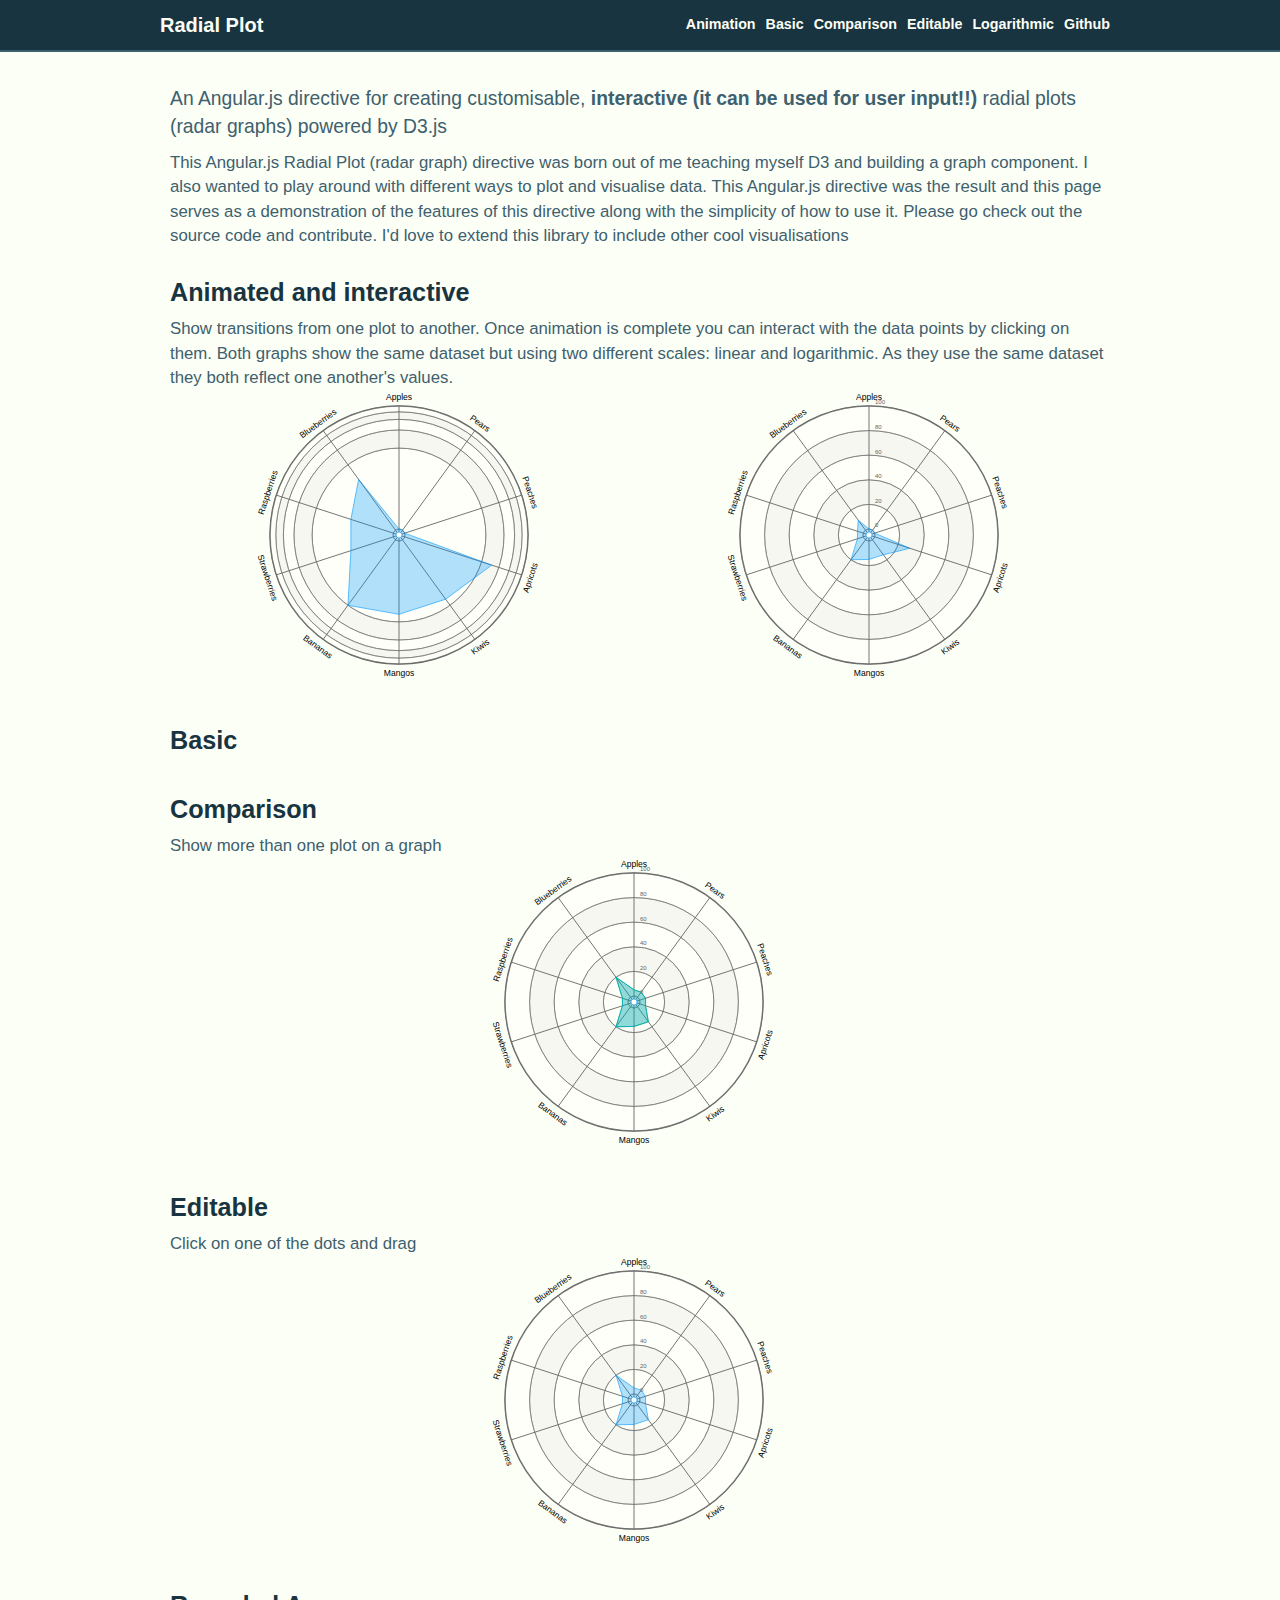
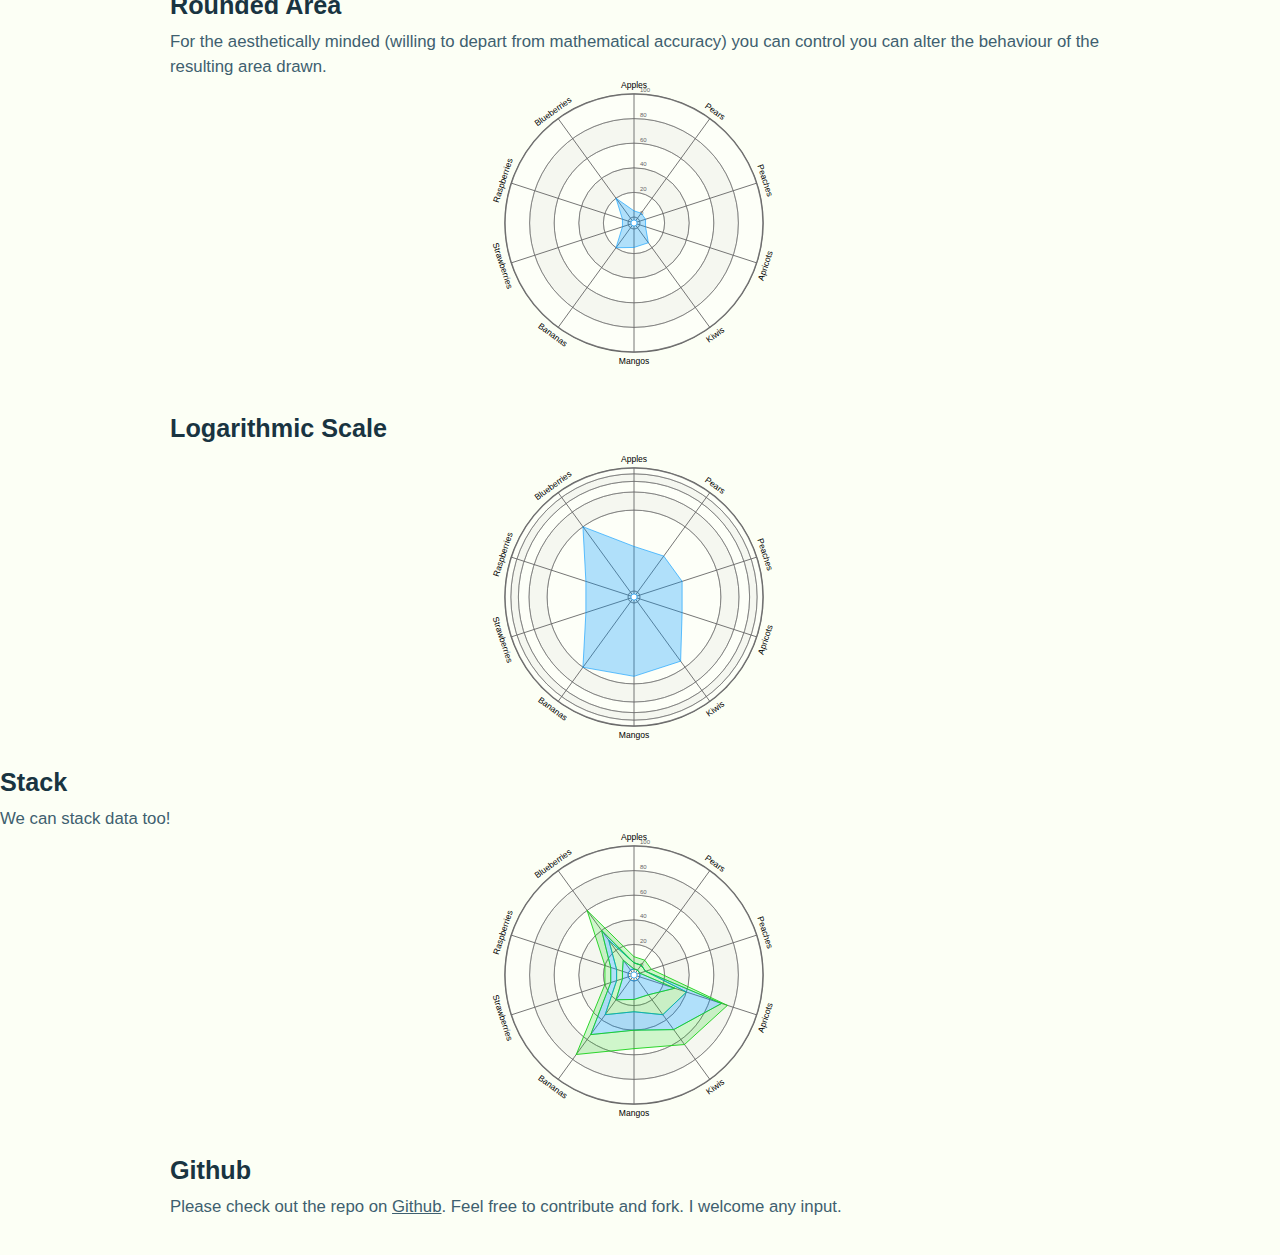
==== commit 98fe8e5a: "Update index.html" ====
--- a/index.html
+++ b/index.html
@@ -92,70 +92,81 @@
         <script>
                 var app = angular.module('radialPlotExampleApp', ['ui.radialplot']);
                 app.controller('radialPlotCtrl', function($scope) {
-                        $scope.dataset_a =  [ 
-                                { id: 0 , name: "Apples" , value: 30 },
-                                { id: 1 , name: "Pears" , value: 50 },
-                                { id: 2 , name: "Lemons" , value: 20 },
-                                { id: 3 , name: "Limes" , value: 15 },
-                                { id: 4 , name: "Strawberries" , value: 55 },
-                                { id: 5 , name: "Raspberries" , value: 85 }
-                        ];
+                        $scope.dataset_a =  { 
+                                d0: { id: 0, name: 'Apples', value: 5 },
+                                d1: { id: 1, name: 'Pears', value: 5 },
+                                d2: { id: 2, name: 'Peaches', value: 5 },
+                                d3: { id: 3, name: 'Apricots', value: 5 },
+                                d4: { id: 4, name: 'Kiwis', value: 15 },
+                                d5: { id: 5, name: 'Mangos', value: 15 },
+                                d6: { id: 6, name: 'Bananas', value: 20 },
+                                d7: { id: 7, name: 'Strawberries', value: 5 },
+                                d8: { id: 8, name: 'Raspberries', value: 5 },
+                                d9: { id: 9, name: 'Blueberries', value: 20 }
+                        };
 
-                        $scope.dataset_b =  [ 
-                                { id: 0 , name: "Apples" , value: 20 },
-                                { id: 1 , name: "Pears" , value: 40 },
-                                { id: 2 , name: "Lemons" , value: 20 },
-                                { id: 3 , name: "Limes" , value: 25 },
-                                { id: 4 , name: "Strawberries" , value: 50 },
-                                { id: 5 , name: "Raspberries" , value: 80 }
-                        ];
-
-                        $scope.dataset_c =  [ 
-                                { id: 0 , name: "Apples" , value: 20 },
-                                { id: 1 , name: "Pears" , value: 40 },
-                                { id: 2 , name: "Lemons" , value: 20 },
-                                { id: 3 , name: "Limes" , value: 25 },
-                                { id: 4 , name: "Strawberries" , value: 50 },
-                                { id: 5 , name: "Raspberries" , value: 80 },
-                                { id: 6 , name: "Gooseberries" , value: 50 },
-                                { id: 7 , name: "Cranberries" , value: 80 },
-                                { id: 8 , name: "Mango" , value: 50 },
-                                { id: 9 , name: "Peach" , value: 80 },
-                        ];
+                        $scope.dataset_b =  { 
+                                d0: { id: 0, name: 'Apples', value: 5 },
+                                d1: { id: 1, name: 'Pears', value: 5 },
+                                d2: { id: 2, name: 'Peaches', value: 5 },
+                                d3: { id: 3, name: 'Apricots', value: 5 },
+                                d4: { id: 4, name: 'Kiwis', value: 15 },
+                                d5: { id: 5, name: 'Mangos', value: 15 },
+                                d6: { id: 6, name: 'Bananas', value: 20 },
+                                d7: { id: 7, name: 'Strawberries', value: 5 },
+                                d8: { id: 8, name: 'Documentation', value: 5 },
+                                d9: { id: 9, name: 'Blueberries', value: 20 }
+                        };
 
                         $scope.others =  [
-                                [ 
-                                        { id: 0 , name: "Apples" , value: 5 },
-                                        { id: 1 , name: "Pears" , value: 10 },
-                                        { id: 2 , name: "Lemons" , value: 20 },
-                                        { id: 3 , name: "Limes" , value: 15 },
-                                        { id: 4 , name: "Strawberries" , value: 20 },
-                                        { id: 5 , name: "Raspberries" , value: 10 }
-                                ],
-                                [ 
-                                        { id: 0 , name: "Apples" , value: 10 },
-                                        { id: 1 , name: "Pears" , value: 70 },
-                                        { id: 2 , name: "Lemons" , value: 10 },
-                                        { id: 3 , name: "Limes" , value: 35 },
-                                        { id: 4 , name: "Strawberries" , value: 50 },
-                                        { id: 5 , name: "Raspberries" , value: 60 }
-                                ],
-                                [ 
-                                        { id: 0 , name: "Apples" , value: 20 },
-                                        { id: 1 , name: "Pears" , value: 40 },
-                                        { id: 2 , name: "Lemons" , value: 70 },
-                                        { id: 3 , name: "Limes" , value: 25 },
-                                        { id: 4 , name: "Strawberries" , value: 50 },
-                                        { id: 5 , name: "Raspberries" , value: 80 }
-                                ],
-                                [ 
-                                        { id: 0 , name: "Apples" , value: 25 },
-                                        { id: 1 , name: "Pears" , value: 30 },
-                                        { id: 2 , name: "Lemons" , value: 20 },
-                                        { id: 3 , name: "Limes" , value: 65 },
-                                        { id: 4 , name: "Strawberries" , value: 25 },
-                                        { id: 5 , name: "Raspberries" , value: 80 }
-                                ],
+                                { 
+                                        d0: { id: 0, name: 'Apples', value: 0 },
+                                        d1: { id: 1, name: 'Pears', value: 0 },
+                                        d2: { id: 2, name: 'Peaches', value: 0 },
+                                        d3: { id: 3, name: 'Apricots', value: 30 },
+                                        d4: { id: 4, name: 'Kiwis', value: 15 },
+                                        d5: { id: 5, name: 'Mangos', value: 15 },
+                                        d6: { id: 6, name: 'Bananas', value: 20 },
+                                        d7: { id: 7, name: 'Strawberries', value: 5 },
+                                        d8: { id: 8, name: 'Documentation', value: 5 },
+                                        d9: { id: 9, name: 'Blueberries', value: 10 }
+                                },
+                                {
+                                        d0: { id: 0, name: 'Apples', value: 5 },
+                                        d1: { id: 1, name: 'Pears', value: 5 },
+                                        d2: { id: 2, name: 'Peaches', value: 5 },
+                                        d3: { id: 3, name: 'Apricots', value: 10 },
+                                        d4: { id: 4, name: 'Kiwis', value: 20 },
+                                        d5: { id: 5, name: 'Mangos', value: 10 },
+                                        d6: { id: 6, name: 'Bananas', value: 15 },
+                                        d7: { id: 7, name: 'Strawberries', value: 5 },
+                                        d8: { id: 8, name: 'Raspberries', value: 5 },
+                                        d9: { id: 9, name: 'Blueberries', value: 20 }
+                                },
+                                {
+                                        d0: { id: 0, name: 'Apples', value: 0 },
+                                        d1: { id: 1, name: 'Pears', value: 0 },
+                                        d2: { id: 2, name: 'Peaches', value: 0 },
+                                        d3: { id: 3, name: 'Apricots', value: 30 },
+                                        d4: { id: 4, name: 'Kiwis', value: 15 },
+                                        d5: { id: 5, name: 'Mangos', value: 15 },
+                                        d6: { id: 6, name: 'Bananas', value: 20 },
+                                        d7: { id: 7, name: 'Strawberries', value: 5 },
+                                        d8: { id: 8, name: 'Raspberries', value: 5 },
+                                        d9: { id: 9, name: 'Blueberries', value: 10 }
+                                },
+                                {
+                                        d0: { id: 0, name: 'Apples', value: 5 },
+                                        d1: { id: 1, name: 'Pears', value: 5 },
+                                        d2: { id: 2, name: 'Peaches', value: 5 },
+                                        d3: { id: 3, name: 'Apricots', value: 10 },
+                                        d4: { id: 4, name: 'Kiwis', value: 20 },
+                                        d5: { id: 5, name: 'Mangos', value: 10 },
+                                        d6: { id: 6, name: 'Bananas', value: 15 },
+                                        d7: { id: 7, name: 'Strawberries', value: 5 },
+                                        d8: { id: 8, name: 'Raspberries', value: 5 },
+                                        d9: { id: 9, name: 'Blueberries', value: 20 }
+                                }
                         ];
                 });
         </script>
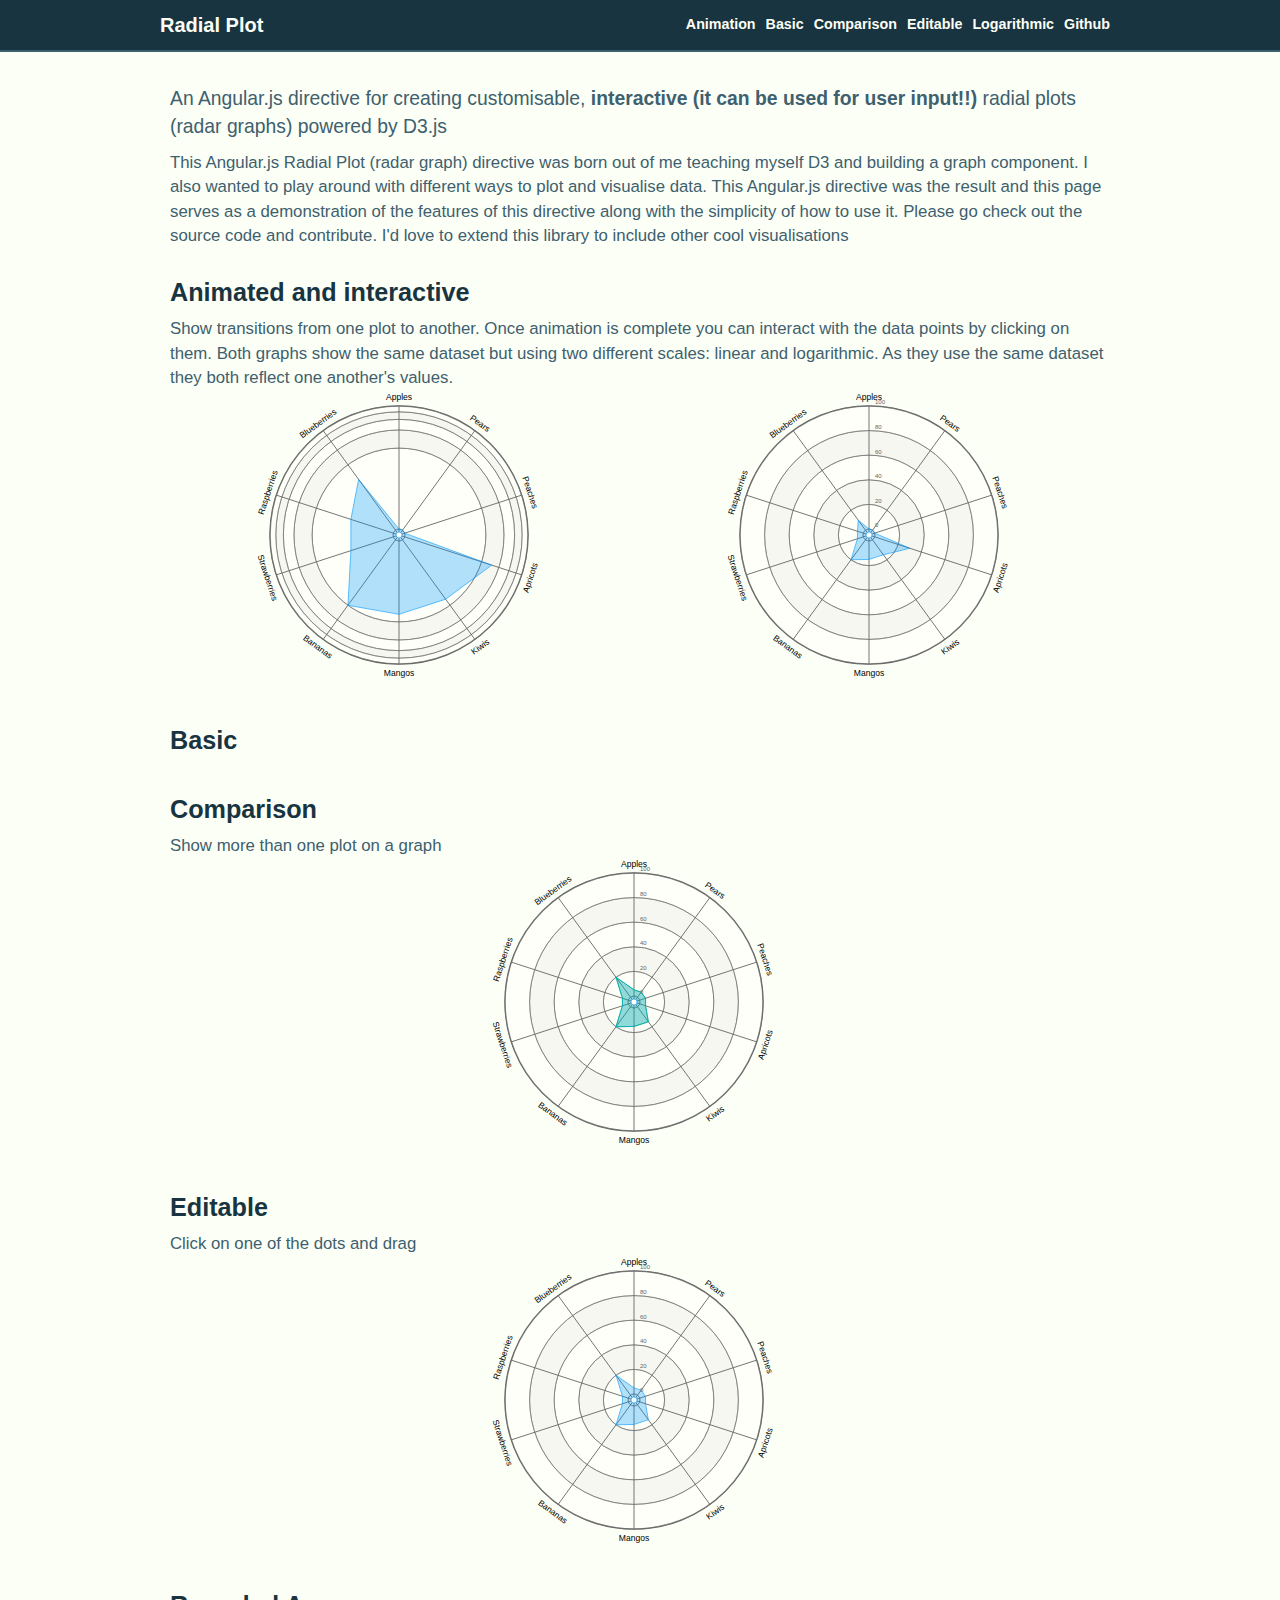
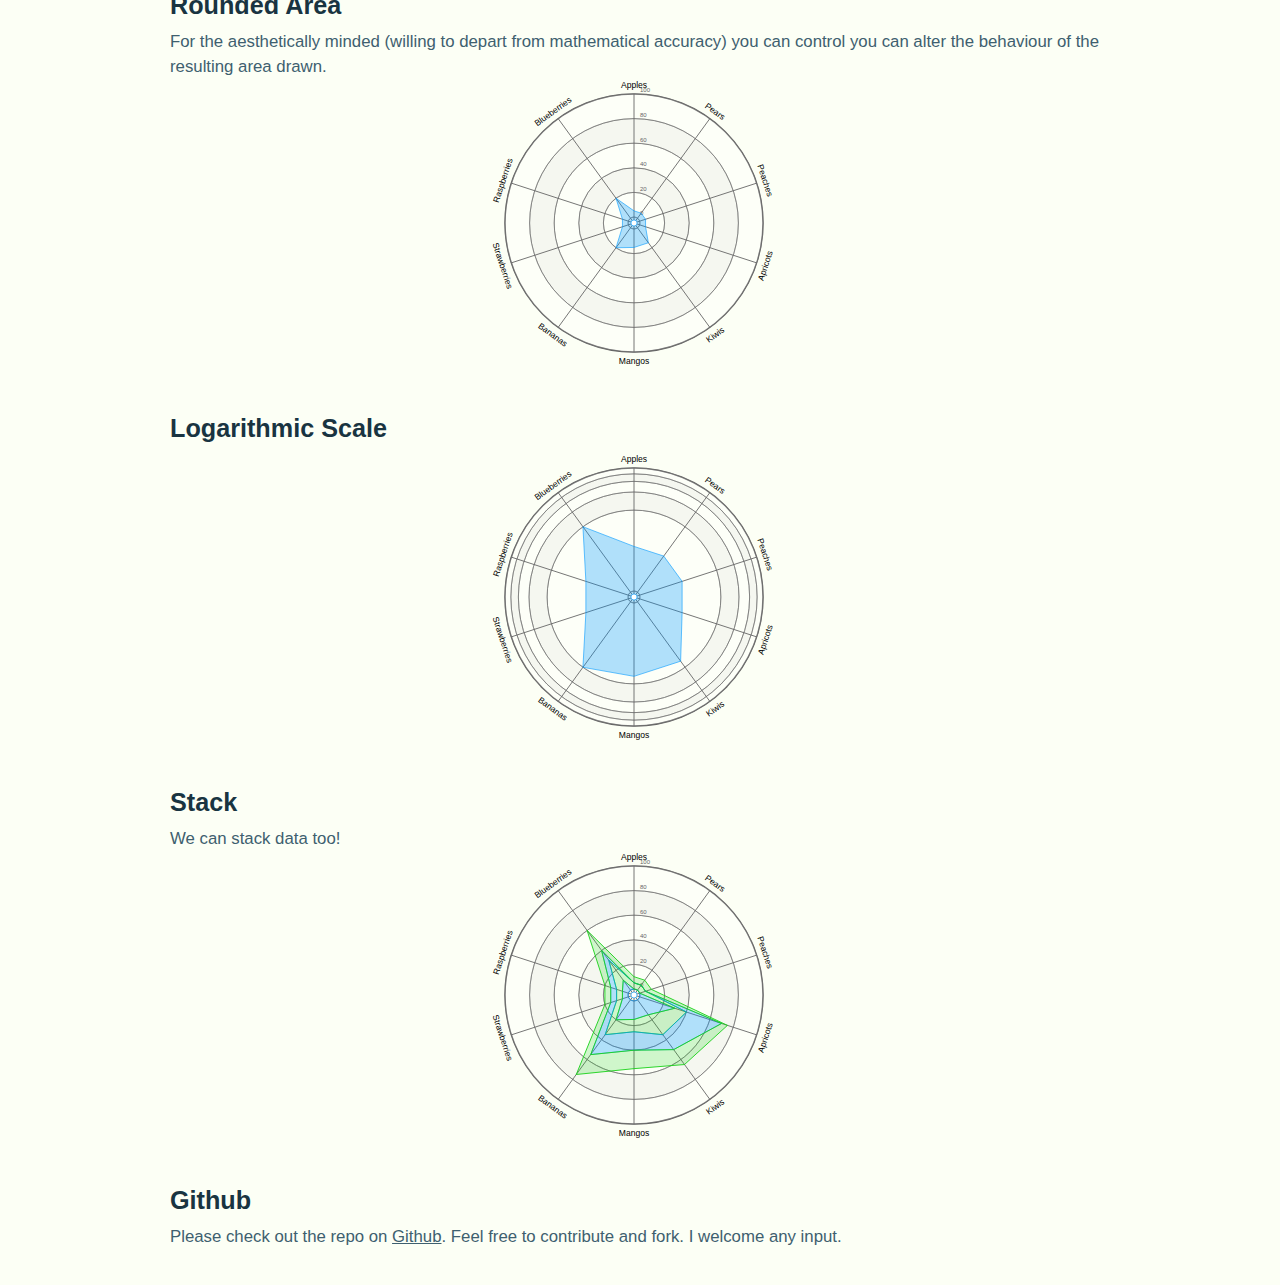
==== commit bcdaaea0: "Update index.html" ====
--- a/index.html
+++ b/index.html
@@ -68,11 +68,11 @@
                 <h2 id="logarithmic">Logarithmic Scale</h2>
                 <radial-plot dsn="dataset_a" point-radius="1.2" scale="log" editable="true" labelled="true" free="true"></radial-plot>
         </section>
-        <div class="plot">
+        <section class="plot">
                 <h2>Stack</h2>
                 <p>We can stack data too!</p>
                 <radial-plot dsn="dataset_a" point-radius="1.2" labelled="true" interpolation="linear-closed" stack="others"></radial-plot>
-        </div>
+        </section>
         <section class="plot footer">
                 <h2>Github</h2>
                 <p>Please check out the repo on <a href="https://github.com/GordyD/angular-radial-plot">Github<a/>. Feel free to contribute and fork. I welcome any input.
